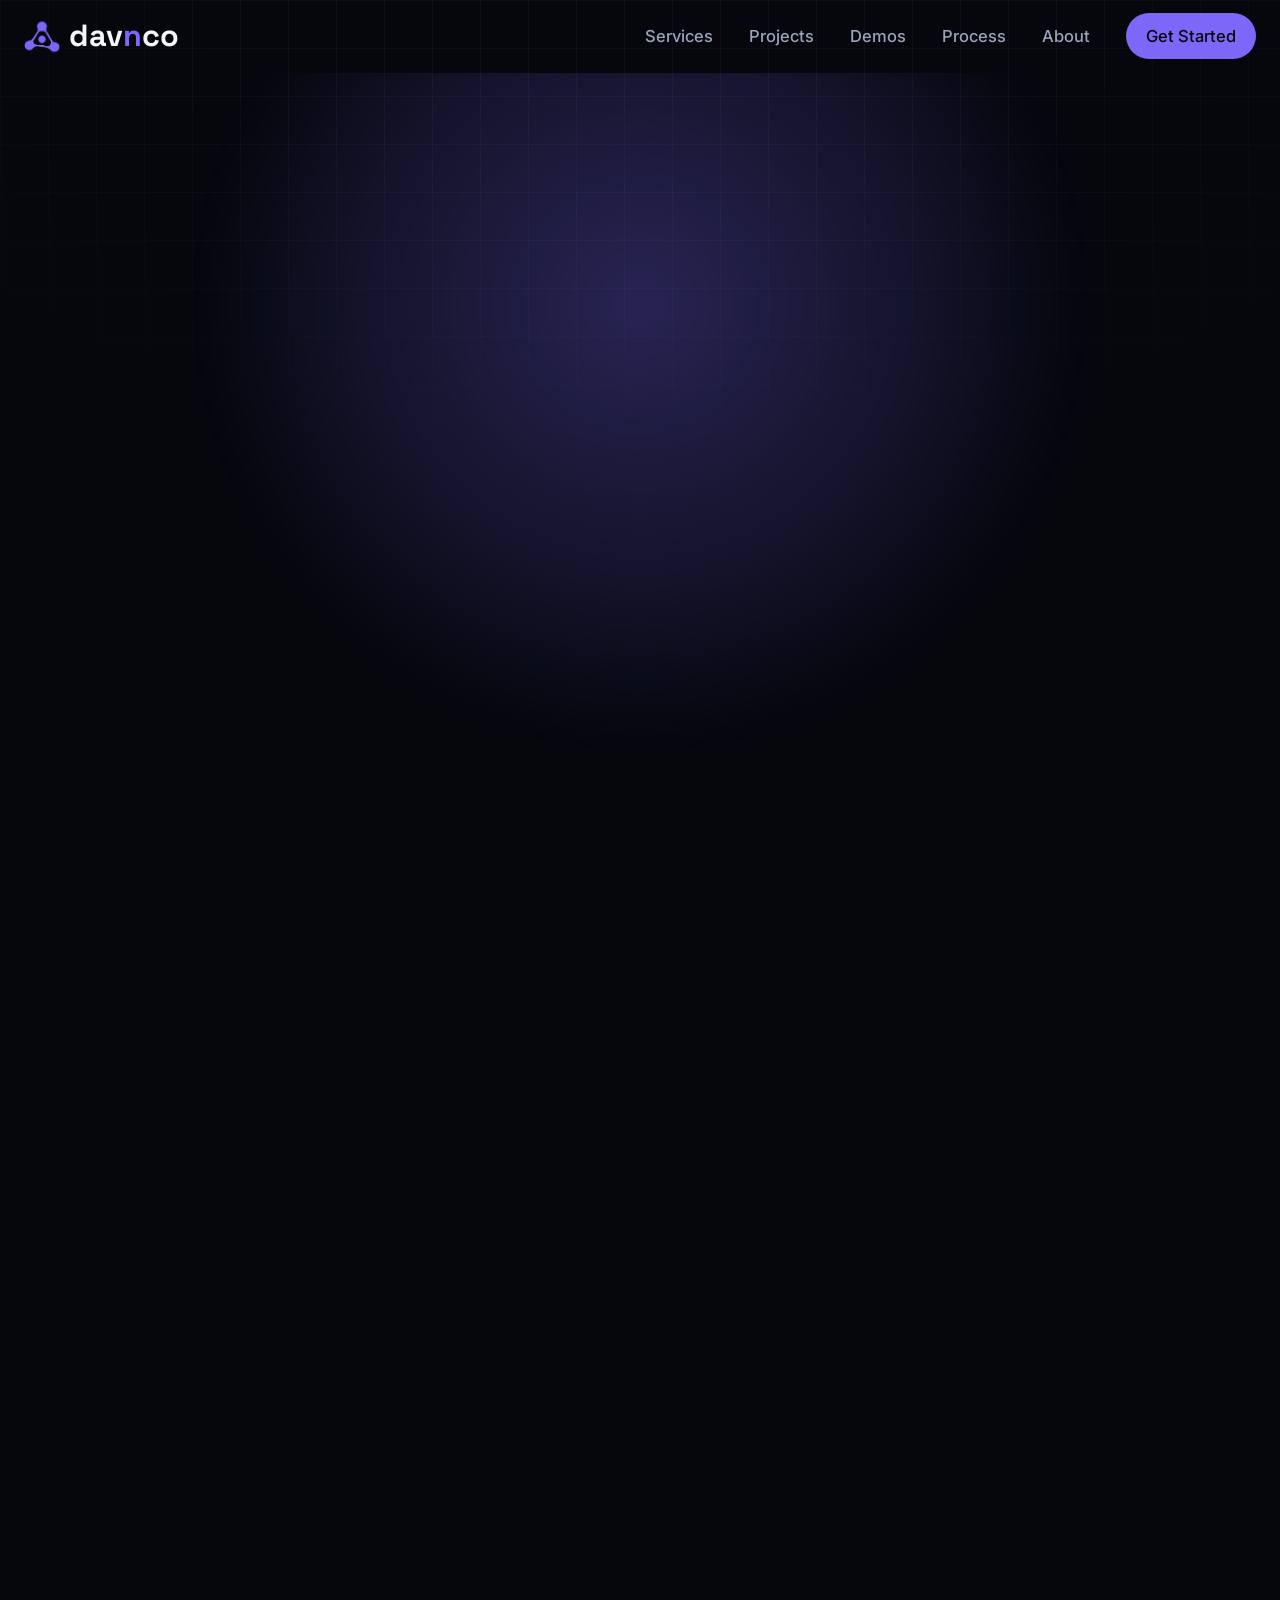
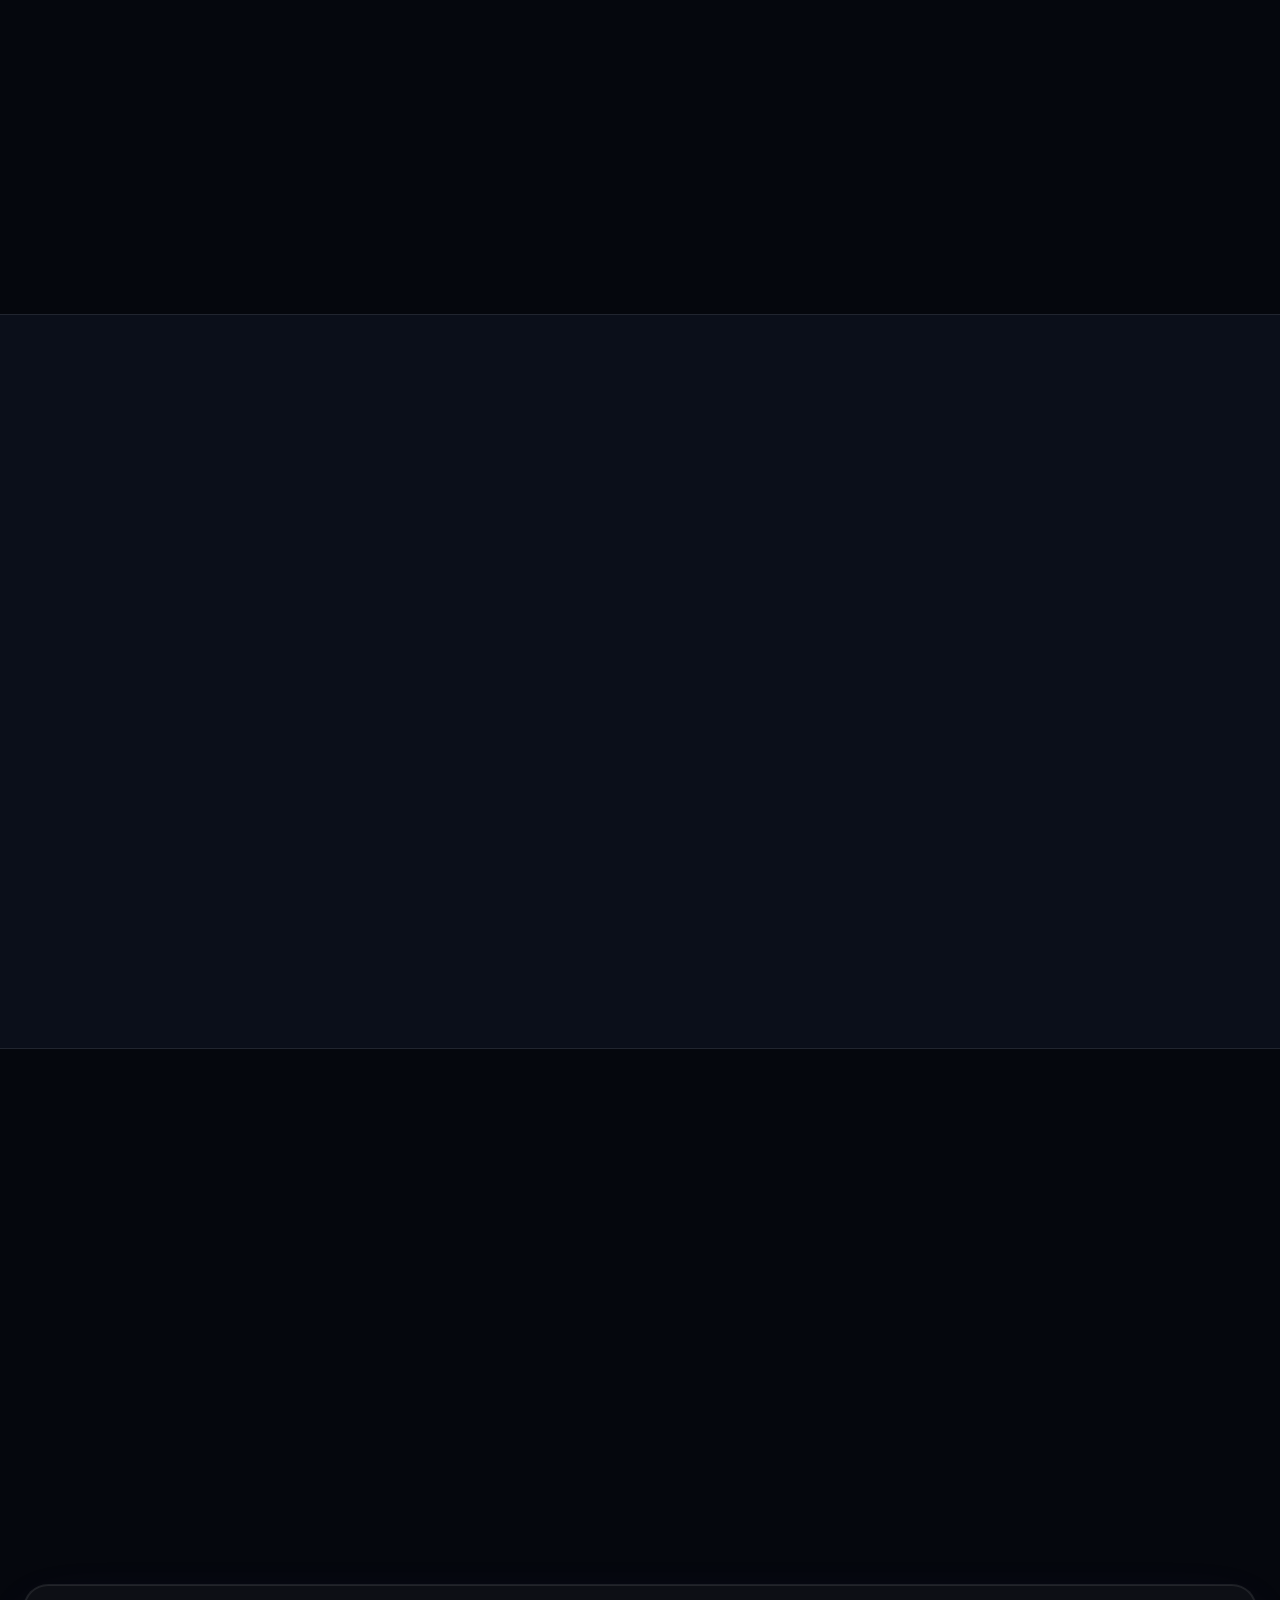
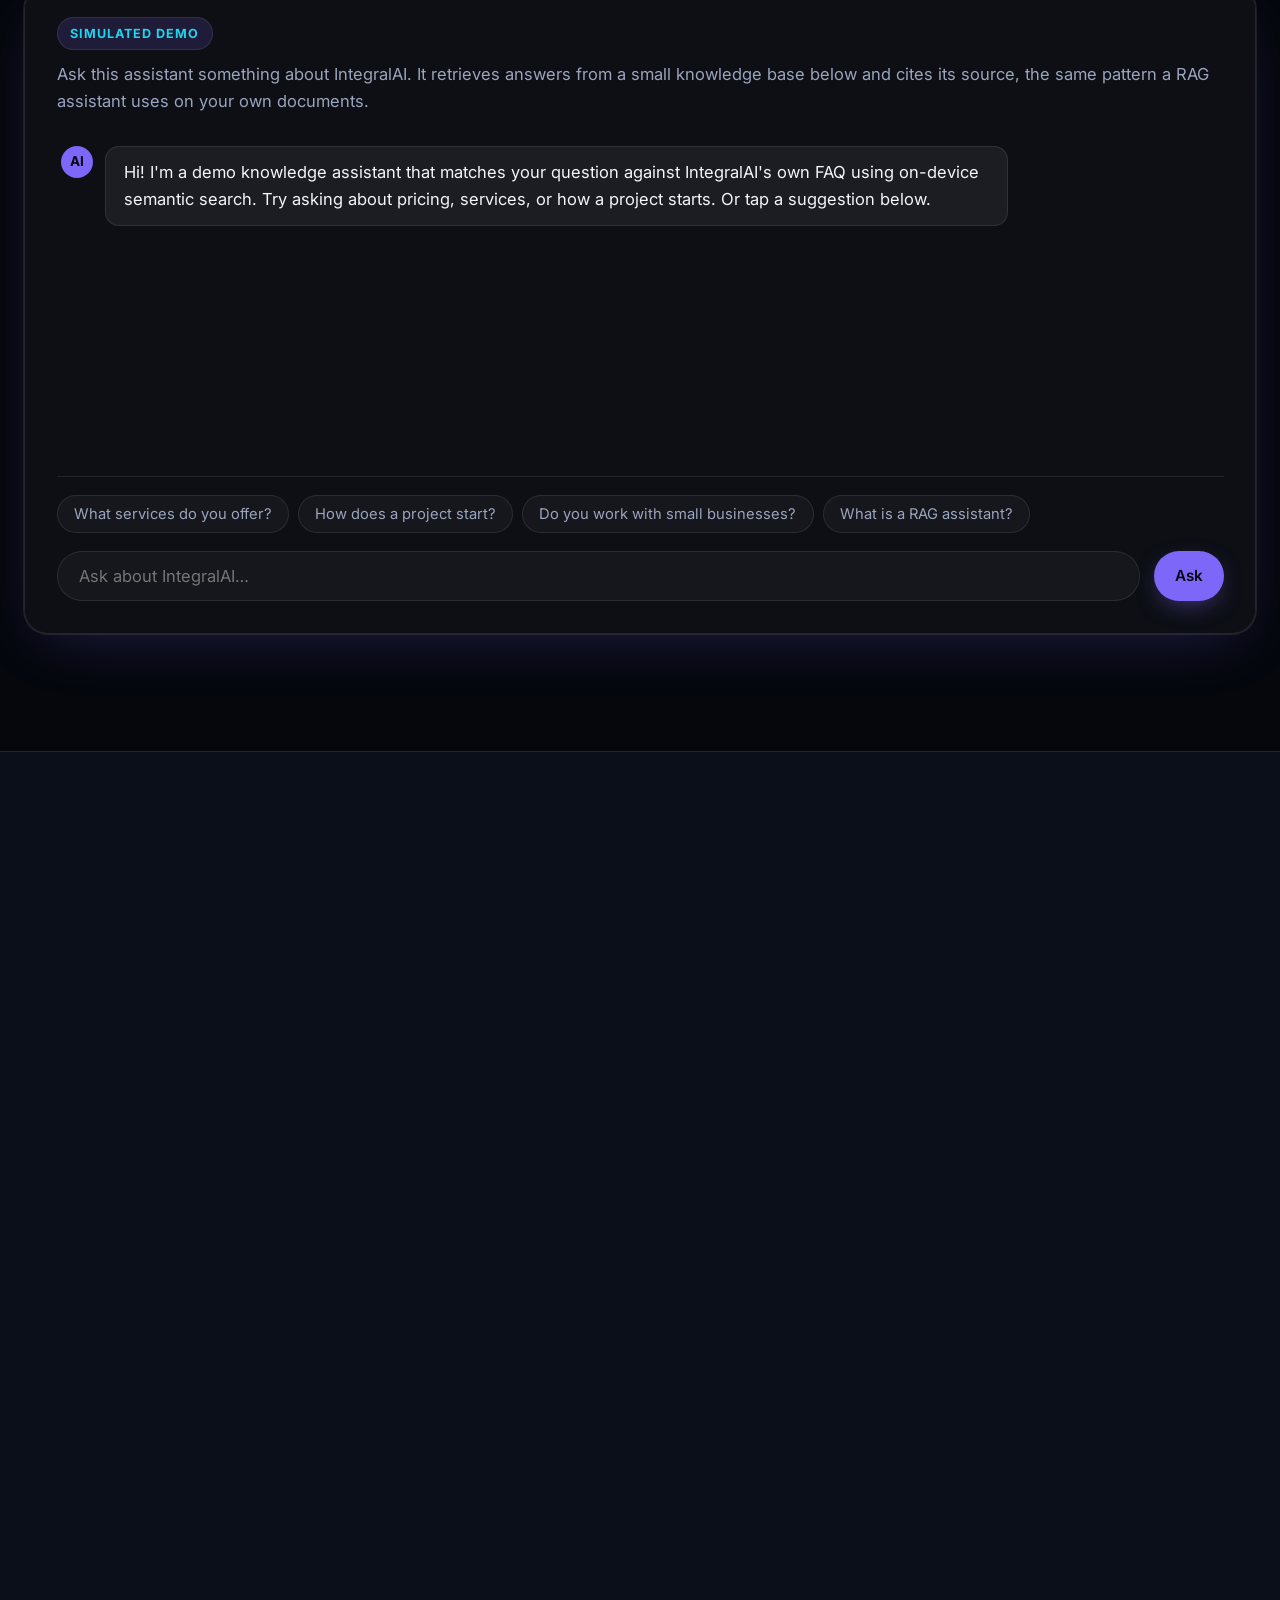
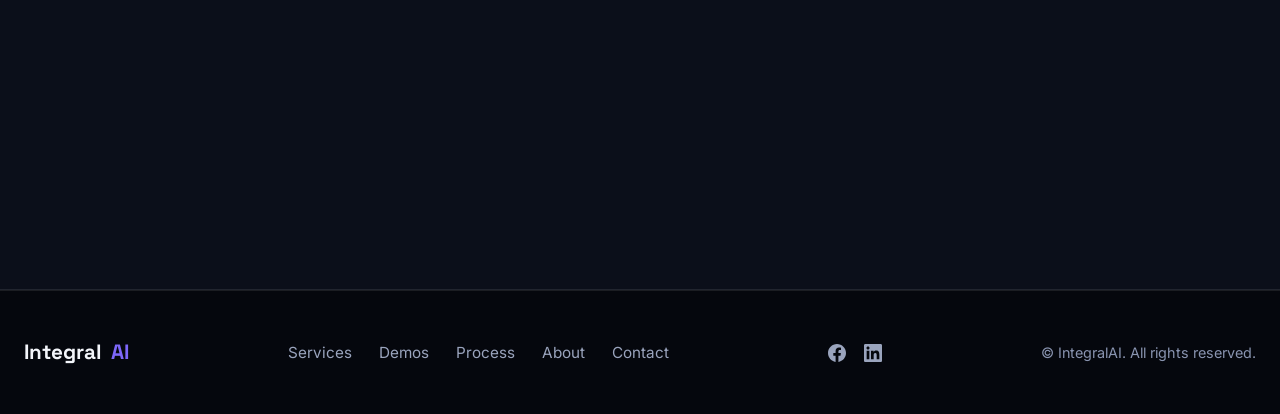
==== index.html @ 7b52121a "Replace favicon/brand icon with lavender triangle, make accent purple solid Swap the SVG favicon and" ====
<!DOCTYPE html>
<html lang="en">

  <head>
    <meta charset="UTF-8">
    <meta name="viewport" content="width=device-width, initial-scale=1.0">
    <title>davnco: Practical AI Integration for Growing Businesses</title>
    <meta name="description"
      content="IntegralAI helps small and medium-sized businesses design and integrate practical AI solutions, including workflow automation, RAG knowledge assistants, AI voice receptionists, document processing, and custom AI applications.">
    <link rel="icon" href="assets/Lavender Molecular Triangle Icon.png" type="image/png">
    <link rel="preconnect" href="https://fonts.googleapis.com">
    <link rel="preconnect" href="https://fonts.gstatic.com" crossorigin>
    <link
      href="https://fonts.googleapis.com/css2?family=Space+Grotesk:wght@500;600;700&family=Inter:wght@400;500;600;700&display=swap"
      rel="stylesheet">
    <link rel="stylesheet" href="css/styles.css?v=783c3a6">
  </head>

  <body>

    <div class="bg-grid" aria-hidden="true"></div>

    <a class="skip-link" href="#main">Skip to content</a>

    <header class="site-header" id="siteHeader">
      <div class="container header-inner">
        <a href="#top" class="brand">
          <span class="brand-mark" aria-hidden="true">
            <img src="assets/Lavender Molecular Triangle Icon.png" width="36" height="36" alt="">
          </span>
          <span class="brand-name">dav<span class="brand-accent">n</span>co</span>
        </a>

        <nav class="main-nav" id="mainNav" aria-label="Primary">
          <a href="#services">Services</a>
          <a href="#projects">Projects</a>
          <a href="#demos">Demos</a>
          <a href="#process">Process</a>
          <a href="#about">About</a>
          <a href="#contact" class="nav-cta">Get Started</a>
        </nav>

        <button class="nav-toggle" id="navToggle" aria-label="Toggle menu" aria-expanded="false"
          aria-controls="mainNav">
          <span></span><span></span><span></span>
        </button>
      </div>
    </header>

    <main id="main">

      <!-- HERO -->
      <section class="hero" id="top">
        <div class="hero-glow" aria-hidden="true"></div>
        <div class="container hero-inner">
          <p class="location-bar reveal">Lake Charles, LA</p>
          <p class="eyebrow reveal">AI &amp; web solutions for small &amp; medium-sized businesses</p>
          <h1 class="reveal">
            We build AI that fits <span class="rotator" id="rotator"><span class="rotator-word">your
                workflows.</span></span>
          </h1>
          <p class="hero-sub reveal">
            No one-size-fits-all products. We take the time to understand how your business workflow actually runs,
            then design and integrate AI systems that boost your bottom line.
          </p>
          <div class="hero-actions reveal">
            <a href="#contact" class="btn btn-primary">Book a free consultation</a>
            <a href="#demos" class="btn btn-ghost">See it in action</a>
          </div>

          <div class="hero-stats reveal">
            <div class="stat">
              <span class="stat-value"><span class="stat-num" data-count="9">0</span></span>
              <span class="stat-label">core AI service lines</span>
            </div>
            <div class="stat">
              <span class="stat-value"><span class="stat-num" data-count="100">0</span><span
                  class="stat-suffix">%</span></span>
              <span class="stat-label">tailored, nothing off-the-shelf</span>
            </div>
          </div>
        </div>
      </section>

      <!-- LOGOS / TRUST STRIP -->
      <section class="trust-strip reveal" aria-label="What we integrate with">
        <div class="container trust-inner">
          <span class="trust-label">Integrates with the tools you already run on</span>
          <div class="trust-marquee">
            <span>CRM Systems</span><span>Help Desks</span><span>Scheduling Software</span><span>Document Stores</span>
            <span>Phone &amp; VoIP</span><span>ERP Platforms</span><span>Internal Databases</span><span>Custom
              Software</span>
          </div>
        </div>
      </section>

      <!-- SERVICES -->
      <section class="section" id="services">
        <div class="container">
          <p class="eyebrow reveal">What we do</p>

          <div class="services-group">
            <h2 class="reveal">Web &amp; AI Website Services</h2>
            <p class="section-lede reveal">A modern website, with AI built in when you're ready for it.</p>
            <p class="section-lede section-lede-wide reveal">Every site we build follows the same disciplined, custom-first
              philosophy we bring to AI integration but built from the ground up around your specific needs, not
              assembled from a template. That means a foundation that's reliable, fully customizable, and ready
              to grow into deeper AI systems as your business needs them.</p>
            <p class="founding-offer-note reveal">Founding Client Offer - limited to our first 5 clients across
              these three services combined.</p>

            <div class="grid services-grid">
              <article class="card reveal">
                <div class="card-icon" aria-hidden="true">
                  <svg viewBox="0 0 24 24" fill="none" stroke="currentColor" stroke-width="1.75"
                    stroke-linecap="round" stroke-linejoin="round">
                    <path d="M21 15a2 2 0 0 1-2 2H7l-4 4V5a2 2 0 0 1 2-2h14a2 2 0 0 1 2 2z" />
                    <path d="M8 10h.01M12 10h.01M16 10h.01" />
                  </svg>
                </div>
                <h3>AI Integration for Websites</h3>
                <p>Add a smart AI assistant to your site, whether new or existing, that answers questions and
                  captures leads around the clock.</p>
                <div class="card-price">
                  <span class="price-main">Setup starting at $1,200</span>
                  <span class="price-sub">$150/mo ongoing management</span>
                </div>
                <div class="founding-offer">$720 setup, $75/mo for the first 5 months
                  (then $150/mo)</div>
              </article>
              <article class="card reveal">
                <div class="card-icon" aria-hidden="true">
                  <svg viewBox="0 0 24 24" fill="none" stroke="currentColor" stroke-width="1.75"
                    stroke-linecap="round" stroke-linejoin="round">
                    <ellipse cx="12" cy="6" rx="8" ry="3" />
                    <path d="M4 6v6c0 1.66 3.58 3 8 3s8-1.34 8-3V6" />
                    <path d="M4 12v6c0 1.66 3.58 3 8 3s8-1.34 8-3v-6" />
                  </svg>
                </div>
                <h3>Dynamic Website Design</h3>
                <p>Dynamic content, forms, and database-backed features. Need a full client portal or custom
                  app? See AI Business Integration.</p>
                <div class="card-price">
                  <span class="price-main">Setup starting at $2,000</span>
                  <span class="price-sub">$75/mo ongoing management</span>
                </div>
                <div class="founding-offer">$1,000 setup</div>
              </article>
              <article class="card reveal">
                <div class="card-icon" aria-hidden="true">
                  <svg viewBox="0 0 24 24" fill="none" stroke="currentColor" stroke-width="1.75"
                    stroke-linecap="round" stroke-linejoin="round">
                    <rect x="3" y="3" width="18" height="18" rx="2" />
                    <line x1="3" y1="9" x2="21" y2="9" />
                    <line x1="9" y1="21" x2="9" y2="9" />
                  </svg>
                </div>
                <h3>Static Website Design</h3>
                <p>A clean, professional site with fixed pages - no backend, no database. Ideal for a straightforward
                  online presence that's fast, reliable, and easy to maintain.</p>
                <div class="card-price">
                  <span class="price-main">Setup starting at $500</span>
                  <span class="price-sub">$30/mo ongoing management</span>
                </div>
                <div class="founding-offer">$300 setup, $15/mo for the first 5 months
                  (then $30/mo)</div>
              </article>
            </div>
          </div>

          <div class="services-group">
            <h2 class="reveal">AI Business Integration</h2>
            <p class="section-lede reveal">Custom AI systems built around how your business already runs.</p>
            <p class="section-lede section-lede-wide reveal">This is where AI moves beyond your website and into
              the systems that actually run your day-to-day scheduling, records, follow-ups, calls with
              customers, etc. Because these systems touch real business data and real interactions, each one
              is tested against real-world scenarios before it ever goes live, and designed to hold up securely and
              reliably as your business grows, not just perform well in a demo.</p>

            <div class="services-note reveal">
              <div class="card-price">
                <span class="price-main">Setup starting at $5,000</span>
                <span class="price-sub">We learn your workflows first, then scope and finalize pricing after
                  discovery, based on your project's complexity and usage.</span>
                <span class="price-sub">$300/mo ongoing management, scaled to system usage.</span>
              </div>
              <p class="founding-offer-note">Case study opportunities are available for select engagements. Ask
                during your discovery call.</p>
            </div>

            <div class="grid services-grid">
              <article class="card reveal">
                <div class="card-icon" aria-hidden="true">
                  <svg viewBox="0 0 24 24" fill="none" stroke="currentColor" stroke-width="1.75"
                    stroke-linecap="round" stroke-linejoin="round">
                    <polyline points="17 1 21 5 17 9" />
                    <path d="M3 11V9a4 4 0 0 1 4-4h14" />
                    <polyline points="7 23 3 19 7 15" />
                    <path d="M21 13v2a4 4 0 0 1-4 4H3" />
                  </svg>
                </div>
                <h3>AI Workflow Automation</h3>
                <p>Automate the repetitive, multi-step tasks eating your team's time, like data entry, routing,
                  follow-ups, and reporting, connected directly to the tools you already use.</p>
              </article>
              <article class="card reveal">
                <div class="card-icon" aria-hidden="true">
                  <svg viewBox="0 0 24 24" fill="none" stroke="currentColor" stroke-width="1.75"
                    stroke-linecap="round" stroke-linejoin="round">
                    <path d="M2 3h6a4 4 0 0 1 4 4v14a3 3 0 0 0-3-3H2z" />
                    <path d="M22 3h-6a4 4 0 0 0-4 4v14a3 3 0 0 1 3-3h7z" />
                  </svg>
                </div>
                <h3>RAG Knowledge Assistants</h3>
                <p>Give your team and customers instant, accurate answers pulled straight from your own documents,
                  policies, and knowledge base, not a generic chatbot.</p>
              </article>
              <article class="card reveal">
                <div class="card-icon" aria-hidden="true">
                  <svg viewBox="0 0 24 24" fill="none" stroke="currentColor" stroke-width="1.75"
                    stroke-linecap="round" stroke-linejoin="round">
                    <path
                      d="M22 16.92v3a2 2 0 0 1-2.18 2 19.79 19.79 0 0 1-8.63-3.07 19.5 19.5 0 0 1-6-6 19.79 19.79 0 0 1-3.07-8.67A2 2 0 0 1 4.11 2h3a2 2 0 0 1 2 1.72c.13.96.36 1.9.7 2.81a2 2 0 0 1-.45 2.11L8.09 9.91a16 16 0 0 0 6 6l1.27-1.27a2 2 0 0 1 2.11-.45c.91.34 1.85.57 2.81.7A2 2 0 0 1 22 16.92z" />
                  </svg>
                </div>
                <h3>AI Customer Service &amp; Voice Receptionists</h3>
                <p>Handle calls, FAQs, and routine requests automatically around the clock, while routing anything
                  that needs a human straight to your team.</p>
              </article>
              <article class="card reveal">
                <div class="card-icon" aria-hidden="true">
                  <svg viewBox="0 0 24 24" fill="none" stroke="currentColor" stroke-width="1.75"
                    stroke-linecap="round" stroke-linejoin="round">
                    <path d="M14 2H6a2 2 0 0 0-2 2v16a2 2 0 0 0 2 2h12a2 2 0 0 0 2-2V8z" />
                    <polyline points="14 2 14 8 20 8" />
                    <line x1="16" y1="13" x2="8" y2="13" />
                    <line x1="16" y1="17" x2="8" y2="17" />
                  </svg>
                </div>
                <h3>Intelligent Document Processing</h3>
                <p>Extract, classify, and route information from invoices, forms, and contracts automatically,
                  cutting manual review down to the exceptions that need it.</p>
              </article>
              <article class="card reveal">
                <div class="card-icon" aria-hidden="true">
                  <svg viewBox="0 0 24 24" fill="none" stroke="currentColor" stroke-width="1.75"
                    stroke-linecap="round" stroke-linejoin="round">
                    <line x1="4" y1="21" x2="4" y2="14" />
                    <line x1="4" y1="10" x2="4" y2="3" />
                    <line x1="12" y1="21" x2="12" y2="12" />
                    <line x1="12" y1="8" x2="12" y2="3" />
                    <line x1="20" y1="21" x2="20" y2="16" />
                    <line x1="20" y1="12" x2="20" y2="3" />
                    <line x1="1" y1="14" x2="7" y2="14" />
                    <line x1="9" y1="8" x2="15" y2="8" />
                    <line x1="17" y1="16" x2="23" y2="16" />
                  </svg>
                </div>
                <h3>Custom AI Applications</h3>
                <p>Purpose-built tools for problems generic software doesn't solve, designed around your exact
                  workflow, not the other way around.</p>
              </article>
              <article class="card reveal">
                <div class="card-icon" aria-hidden="true">
                  <svg viewBox="0 0 24 24" fill="none" stroke="currentColor" stroke-width="1.75"
                    stroke-linecap="round" stroke-linejoin="round">
                    <path d="M10 13a5 5 0 0 0 7.54.54l3-3a5 5 0 0 0-7.07-7.07l-1.72 1.71" />
                    <path d="M14 11a5 5 0 0 0-7.54-.54l-3 3a5 5 0 0 0 7.07 7.07l1.71-1.71" />
                  </svg>
                </div>
                <h3>Business System Integrations</h3>
                <p>Connect AI seamlessly to your existing CRM, scheduling, accounting, or internal tools so it fits
                  into how your business already runs.</p>
              </article>
            </div>
          </div>
        </div>
      </section>

      <!-- CLIENT PROJECTS -->
      <section class="section section-alt" id="projects">
        <div class="container">
          <p class="eyebrow reveal">Our work</p>
          <h2 class="reveal">Client Projects</h2>
          <p class="section-lede reveal">A look at the work in progress and the work already done.</p>

          <div class="grid projects-grid">
            <div class="card project-card reveal">
              <div class="card-icon" aria-hidden="true">
                <svg viewBox="0 0 24 24" fill="none" stroke="currentColor" stroke-width="1.75"
                  stroke-linecap="round" stroke-linejoin="round">
                  <path d="M12 22s8-4 8-10V5l-8-3-8 3v7c0 6 8 10 8 10z" />
                </svg>
              </div>
              <div class="project-card-body">
                <span class="status-badge status-completed">Completed</span>
                <h3>Security Audit: Confidential Client</h3>
                <p>Completed a security audit for a client's website and hosting platform.</p>
                <span class="project-tag">Security Audit</span>
              </div>
            </div>
            <a href="https://byrdman-dev.github.io/page-real-estate-website/" target="_blank" rel="noopener"
              class="card project-card reveal">
              <div class="card-icon" aria-hidden="true">
                <svg viewBox="0 0 24 24" fill="none" stroke="currentColor" stroke-width="1.75"
                  stroke-linecap="round" stroke-linejoin="round">
                  <path d="M3 9l9-7 9 7v11a2 2 0 0 1-2 2H5a2 2 0 0 1-2-2z" />
                  <polyline points="9 22 9 12 15 12 15 22" />
                </svg>
              </div>
              <div class="project-card-body">
                <span class="status-badge status-progress">In Progress</span>
                <h3>Website &amp; AI Integration: Page Real Estate</h3>
                <p>Full website redesign completed. Currently integrating an AI chatbot for lead capture and customer
                  inquiries.</p>
                <span class="project-tag">AI Website Integration</span>
              </div>
              <span class="project-card-arrow" aria-hidden="true">→</span>
            </a>
          </div>
        </div>
      </section>

      <!-- DEMOS -->
      <section class="section" id="demos">
        <div class="container">
          <p class="eyebrow reveal">See it in action</p>
          <h2 class="reveal">Two demos you can actually try</h2>
          <p class="section-lede reveal">
            Runs entirely in your browser — no account, no API keys, nothing sent anywhere. A preview of the
            underlying technology, not a connected system; a real engagement links it to your actual knowledge base
            and phone system.
          </p>

          <div class="demo-tabs reveal" role="tablist" aria-label="Demo selector">
            <button class="demo-tab active" role="tab" aria-selected="true" aria-controls="demo-rag" id="tab-rag"
              data-target="demo-rag">
              <svg viewBox="0 0 24 24" fill="none" stroke="currentColor" stroke-width="1.75" stroke-linecap="round"
                stroke-linejoin="round" aria-hidden="true">
                <path d="M2 3h6a4 4 0 0 1 4 4v14a3 3 0 0 0-3-3H2z" />
                <path d="M22 3h-6a4 4 0 0 0-4 4v14a3 3 0 0 1 3-3h7z" />
              </svg>
              RAG Knowledge Assistant
            </button>
            <button class="demo-tab" role="tab" aria-selected="false" aria-controls="demo-receptionist"
              id="tab-receptionist" data-target="demo-receptionist">
              <svg viewBox="0 0 24 24" fill="none" stroke="currentColor" stroke-width="1.75" stroke-linecap="round"
                stroke-linejoin="round" aria-hidden="true">
                <path
                  d="M22 16.92v3a2 2 0 0 1-2.18 2 19.79 19.79 0 0 1-8.63-3.07 19.5 19.5 0 0 1-6-6 19.79 19.79 0 0 1-3.07-8.67A2 2 0 0 1 4.11 2h3a2 2 0 0 1 2 1.72c.13.96.36 1.9.7 2.81a2 2 0 0 1-.45 2.11L8.09 9.91a16 16 0 0 0 6 6l1.27-1.27a2 2 0 0 1 2.11-.45c.91.34 1.85.57 2.81.7A2 2 0 0 1 22 16.92z" />
              </svg>
              AI Voice Receptionist
            </button>
          </div>

          <!-- RAG DEMO -->
          <div class="demo-panel active" id="demo-rag" role="tabpanel" aria-labelledby="tab-rag">
            <div class="demo-card">
              <div class="demo-card-header">
                <span class="demo-badge">Simulated demo</span>
                <p>Ask this assistant something about IntegralAI. It retrieves answers from a small knowledge base below
                  and cites its source, the same pattern a RAG assistant uses on your own documents.</p>
              </div>

              <div class="chat-window" id="ragChat" aria-live="polite">
                <div class="chat-msg bot">
                  <div class="chat-avatar">AI</div>
                  <div class="chat-bubble">
                    Hi! I'm a demo knowledge assistant that matches your question against IntegralAI's own FAQ using
                    on-device semantic search. Try asking about pricing, services, or how a project starts. Or tap a
                    suggestion below.
                  </div>
                </div>
              </div>

              <div class="chat-suggestions" id="ragSuggestions">
                <button class="chip" data-q="What services do you offer?">What services do you offer?</button>
                <button class="chip" data-q="How does a project start?">How does a project start?</button>
                <button class="chip" data-q="Do you work with small businesses?">Do you work with small
                  businesses?</button>
                <button class="chip" data-q="What is a RAG assistant?">What is a RAG assistant?</button>
              </div>

              <form class="chat-input-row" id="ragForm">
                <label class="sr-only" for="ragInput">Ask a question</label>
                <input type="text" id="ragInput" placeholder="Ask about IntegralAI…" autocomplete="off">
                <button type="submit" class="btn btn-primary btn-sm">Ask</button>
              </form>
            </div>
          </div>

          <!-- RECEPTIONIST DEMO -->
          <div class="demo-panel" id="demo-receptionist" role="tabpanel" aria-labelledby="tab-receptionist">
            <div class="demo-card">
              <div class="demo-card-header">
                <span class="demo-badge">Simulated demo</span>
                <p>This simulates an AI receptionist answering a call and booking a consultation. Matching what you
                  say runs entirely in your browser. It speaks each line aloud using your browser's text-to-speech,
                  which may use an online voice for more natural speech when your browser offers one. You can toggle
                  audio off any time.</p>
              </div>

              <div class="call-ui">
                <div class="call-status" id="callStatus">
                  <span class="call-dot" id="callDot"></span>
                  <span id="callStatusText">Not connected</span>
                </div>
                <button class="btn btn-toggle" id="speechToggle" type="button" aria-pressed="true">
                  <svg viewBox="0 0 24 24" fill="none" stroke="currentColor" stroke-width="1.75" stroke-linecap="round"
                    stroke-linejoin="round" aria-hidden="true">
                    <polygon points="11 5 6 9 2 9 2 15 6 15 11 19 11 5" />
                    <path d="M19.07 4.93a10 10 0 0 1 0 14.14M15.54 8.46a5 5 0 0 1 0 7.07" />
                  </svg>
                  Voice on
                </button>
              </div>

              <div class="chat-window" id="receptionistChat" aria-live="polite">
                <div class="chat-msg bot placeholder-msg">
                  <div class="chat-avatar">
                    <svg viewBox="0 0 24 24" fill="none" stroke="currentColor" stroke-width="1.75"
                      stroke-linecap="round" stroke-linejoin="round" aria-hidden="true">
                      <path
                        d="M22 16.92v3a2 2 0 0 1-2.18 2 19.79 19.79 0 0 1-8.63-3.07 19.5 19.5 0 0 1-6-6 19.79 19.79 0 0 1-3.07-8.67A2 2 0 0 1 4.11 2h3a2 2 0 0 1 2 1.72c.13.96.36 1.9.7 2.81a2 2 0 0 1-.45 2.11L8.09 9.91a16 16 0 0 0 6 6l1.27-1.27a2 2 0 0 1 2.11-.45c.91.34 1.85.57 2.81.7A2 2 0 0 1 22 16.92z" />
                    </svg>
                  </div>
                  <div class="chat-bubble">Press "Start Call" to begin the simulated call.</div>
                </div>
              </div>

              <div class="chat-suggestions" id="receptionistOptions"></div>

              <div class="call-controls">
                <button class="btn btn-primary btn-sm" id="startCallBtn" type="button">Start Call</button>
                <button class="btn btn-ghost btn-sm" id="endCallBtn" type="button" disabled>End Call</button>
              </div>
            </div>
          </div>
        </div>
      </section>

      <!-- PROCESS -->
      <section class="section section-alt" id="process">
        <div class="container">
          <p class="eyebrow reveal">How we work</p>
          <h2 class="reveal">From first conversation to ongoing support</h2>

          <div class="process-grid">
            <div class="process-step reveal">
              <span class="process-num">01</span>
              <h3>Strategy &amp; Discovery</h3>
              <p>We learn your workflows, tools, and bottlenecks before proposing a single line of code.</p>
            </div>
            <div class="process-step reveal">
              <span class="process-num">02</span>
              <h3>Solution Design</h3>
              <p>A tailored plan for exactly what to automate, integrate, or build, and why.</p>
            </div>
            <div class="process-step reveal">
              <span class="process-num">03</span>
              <h3>Development</h3>
              <p>We build the system against your real data and software, not a generic template.</p>
            </div>
            <div class="process-step reveal">
              <span class="process-num">04</span>
              <h3>Testing</h3>
              <p>We verify the system against real scenarios and edge cases before it ever touches your workflow.</p>
            </div>
            <div class="process-step reveal">
              <span class="process-num">05</span>
              <h3>Deployment &amp; Training</h3>
              <p>We roll it out carefully and make sure your team is confident using it day one.</p>
            </div>
            <div class="process-step reveal">
              <span class="process-num">06</span>
              <h3>Ongoing Support</h3>
              <p>AI systems need upkeep. We monitor, refine, and support the solution after launch.</p>
            </div>
          </div>
        </div>
      </section>

      <!-- ABOUT -->
      <section class="section" id="about">
        <div class="container">
          <div class="about-grid">
            <div class="reveal">
              <p class="eyebrow">About Integral AI</p>
              <h2>AI that integrates instead of another tool to manage</h2>
              <p class="section-lede">
                IntegralAI helps small and medium-sized businesses build modern websites and identify, design, and
                integrate practical AI solutions that improve efficiency, reduce repetitive work, and streamline
                everyday operations.
              </p>
              <p>
                Rather than offering one-size-fits-all AI products, we take the time to understand each client's
                unique workflows and challenges, then develop tailored AI systems that integrate seamlessly with
                their existing software and business processes. From strategy and solution design to development,
                deployment, training, and ongoing support, our goal is to deliver thoughtful, reliable AI solutions
                that solve real business problems and create measurable value.
              </p>
            </div>
            <div class="about-values reveal">
              <div class="value-item">
                <h4>Tailored, not templated</h4>
                <p>Every engagement starts with your actual workflows, not a pre-built package.</p>
              </div>
              <div class="value-item">
                <h4>Fits what you already use</h4>
                <p>We integrate with your existing systems instead of asking you to replace them.</p>
              </div>
              <div class="value-item">
                <h4>Support that continues</h4>
                <p>Deployment isn't the finish line. We stay involved as your needs evolve.</p>
              </div>
            </div>
          </div>

          <div class="founders-block reveal">
            <p class="eyebrow">Meet the Founders</p>
            <div class="founders-grid">
              <div class="founder-card">
                <h4>Davis Byrd</h4>
                <p class="founder-title">CTO</p>
                <a href="https://byrdman-dev.github.io/portfolio/" class="founder-link" target="_blank"
                  rel="noopener">View portfolio →</a>
              </div>
              <div class="founder-card">
                <h4>Collin Harris</h4>
                <p class="founder-title">CFO</p>
                <a href="https://byrdman-dev.github.io/collin-harris-portfolio/" class="founder-link" target="_blank"
                  rel="noopener">View portfolio →</a>
              </div>
            </div>
          </div>
        </div>
      </section>

      <!-- CONTACT -->
      <section class="section section-alt" id="contact">
        <div class="container contact-grid">
          <div class="reveal">
            <p class="eyebrow">Get in touch</p>
            <h2>Tell us about your business</h2>
            <p class="section-lede">
              Describe what's slowing your team down and we'll follow up with a discovery call to discuss practical ideas along
              with recommended proposals and next steps.
            </p>
            <p>
              Depending on your project's complexity and your availability, this typically starts with an initial call to understand your goals,
              followed by a more in-depth consultation, in person or by video, to work through the details.
              We'll shape this process around what makes sense for your situation.
            </p>
          </div>

          <form class="contact-form reveal" id="contactForm" action="https://api.web3forms.com/submit" method="POST">
            <input type="hidden" name="access_key" value="4db294cb-bc07-4d05-ae5f-45c70b4644ea">
            <div class="form-row">
              <label for="name">Name</label>
              <input type="text" id="name" name="name" required autocomplete="name">
            </div>
            <div class="form-row">
              <label for="email">Email</label>
              <input type="email" id="email" name="email" required autocomplete="email">
            </div>
            <div class="form-row">
              <label for="company">Business name</label>
              <input type="text" id="company" name="company" autocomplete="organization">
            </div>
            <div class="form-row">
              <label for="message">What can we help with?</label>
              <textarea id="message" name="message" rows="5" required></textarea>
            </div>
            <input type="checkbox" name="botcheck" style="display:none;" tabindex="-1" autocomplete="off">
            <input type="hidden" name="subject" value="New inquiry from IntegralAI website">

            <button type="submit" class="btn btn-primary btn-block" id="contactSubmit">Send message</button>
            <p class="form-status" id="formStatus" role="status" aria-live="polite"></p>
          </form>
        </div>
      </section>

    </main>

    <footer class="site-footer">
      <div class="container footer-inner">
        <a href="#top" class="brand">Integral<span class="brand-accent">AI</span></a>
        <nav class="footer-nav" aria-label="Footer">
          <a href="#services">Services</a>
          <a href="#demos">Demos</a>
          <a href="#process">Process</a>
          <a href="#about">About</a>
          <a href="#contact">Contact</a>
        </nav>
        <div class="footer-social" aria-label="Social links">
          <a href="https://www.facebook.com/share/1CwzxRPYEG/?mibextid=wwXIfr" target="_blank" rel="noopener"
            aria-label="IntegralAI on Facebook">
            <svg viewBox="0 0 24 24" width="18" height="18" fill="currentColor" aria-hidden="true">
              <path
                d="M24 12.073c0-6.627-5.373-12-12-12s-12 5.373-12 12c0 5.99 4.388 10.954 10.125 11.854v-8.385H7.078v-3.47h3.047V9.43c0-3.007 1.792-4.669 4.533-4.669 1.312 0 2.686.235 2.686.235v2.953H15.83c-1.491 0-1.956.925-1.956 1.874v2.25h3.328l-.532 3.47h-2.796v8.385C19.612 23.027 24 18.062 24 12.073z" />
            </svg>
          </a>
          <a href="https://www.linkedin.com/company/getintegralai/" target="_blank" rel="noopener"
            aria-label="IntegralAI on LinkedIn">
            <svg viewBox="0 0 24 24" width="18" height="18" fill="currentColor" aria-hidden="true">
              <path
                d="M20.447 20.452h-3.554v-5.569c0-1.328-.027-3.037-1.852-3.037-1.853 0-2.136 1.445-2.136 2.939v5.667H9.351V9h3.414v1.561h.046c.477-.9 1.637-1.85 3.37-1.85 3.601 0 4.267 2.37 4.267 5.455v6.286zM5.337 7.433c-1.144 0-2.063-.926-2.063-2.065 0-1.138.92-2.063 2.063-2.063 1.14 0 2.064.925 2.064 2.063 0 1.139-.925 2.065-2.064 2.065zm1.782 13.019H3.555V9h3.564v11.452zM22.225 0H1.771C.792 0 0 .774 0 1.729v20.542C0 23.227.792 24 1.771 24h20.451C23.2 24 24 23.227 24 22.271V1.729C24 .774 23.2 0 22.222 0h.003z" />
            </svg>
          </a>
        </div>
        <p class="footer-copy">© <span id="year"></span> IntegralAI. All rights reserved.</p>
      </div>
    </footer>

    <button class="back-to-top" id="backToTop" aria-label="Back to top">↑</button>

    <script src="js/rag-match.js"></script>
    <script src="js/embedder.js"></script>
    <script src="js/demos.js"></script>
    <script src="js/main.js"></script>
  </body>

</html>
---- css/styles.css ----
/* ===================== Design tokens ===================== */
:root{
  --bg: #05070d;
  --bg-elevated: #0b0f1a;
  --surface-panel: #141a2b;
  --surface: rgba(255,255,255,0.035);
  --surface-strong: rgba(255,255,255,0.06);
  --border: rgba(255,255,255,0.09);
  --border-strong: rgba(255,255,255,0.16);

  --text-primary: #f3f5fa;
  --text-secondary: #9aa4bd;
  --text-tertiary: #8994b0;

  --violet: #7d67f9;
  --violet-soft: #9996fd;
  --cyan: #22d3ee;
  --gradient: #7d67f9;
  --gradient-soft: rgba(125,103,249,0.16);

  --success: #34d399;
  --danger: #f87171;

  --font-head: 'Space Grotesk', 'Inter', system-ui, sans-serif;
  --font-body: 'Inter', system-ui, -apple-system, sans-serif;

  --radius-sm: 10px;
  --radius-md: 16px;
  --radius-lg: 24px;

  --shadow-glow: 0 0 0 1px var(--border), 0 20px 60px -20px rgba(125,103,249,0.25);
  --ease: cubic-bezier(.22,1,.36,1);
}

*, *::before, *::after{ box-sizing: border-box; }
html{ scroll-behavior: smooth; font-size: 112.5%; }
body{
  margin:0;
  background: var(--bg);
  color: var(--text-primary);
  font-family: var(--font-body);
  line-height: 1.6;
  -webkit-font-smoothing: antialiased;
}
h1,h2,h3,h4{
  font-family: var(--font-head);
  line-height: 1.15;
  margin: 0 0 .5em;
  letter-spacing: -0.02em;
}
h1{ font-size: clamp(2.4rem, 5.5vw, 4.2rem); font-weight: 700; }
h2{ font-size: clamp(1.9rem, 3.6vw, 2.7rem); font-weight: 700; }
h3{ font-size: 1.2rem; font-weight: 600; }
p{ margin: 0 0 1em; color: var(--text-secondary); }
a{ color: inherit; text-decoration: none; }
img,svg{ display:block; max-width:100%; }
button{ font-family: inherit; cursor: pointer; }

.container{ width: 100%; max-width: 1400px; margin: 0 auto; padding: 0 24px; }
.sr-only{
  position:absolute; width:1px; height:1px; padding:0; margin:-1px;
  overflow:hidden; clip:rect(0,0,0,0); white-space:nowrap; border:0;
}
.skip-link{
  position:absolute; left:-999px; top:0; background:var(--violet); color:#fff;
  padding:10px 16px; border-radius: 0 0 8px 0; z-index: 1000;
}
.skip-link:focus{ left:0; }

/* Background grid texture */
.bg-grid{
  position: fixed; inset:0; z-index:-2; pointer-events:none;
  background-image:
    linear-gradient(rgba(255,255,255,0.035) 1px, transparent 1px),
    linear-gradient(90deg, rgba(255,255,255,0.035) 1px, transparent 1px);
  background-size: 48px 48px;
  mask-image: radial-gradient(ellipse 80% 60% at 50% 0%, #000 40%, transparent 90%);
}

/* ===================== Header ===================== */
.site-header{
  position: sticky; top:0; z-index: 100;
  border-bottom: 1px solid transparent;
  transition: background-color .3s var(--ease), border-color .3s var(--ease), backdrop-filter .3s;
}
.site-header.scrolled{
  background: rgba(5,7,13,0.72);
  backdrop-filter: blur(14px) saturate(140%);
  -webkit-backdrop-filter: blur(14px) saturate(140%);
  border-bottom-color: var(--border);
}
.header-inner{ display:flex; align-items:center; justify-content:space-between; height:72px; }
.header-inner .brand{ font-size:1.7rem; }
.brand{ display:flex; align-items:center; gap:.5rem; font-family: var(--font-head); font-weight:700; font-size:1.15rem; }
.brand-accent{
  background: var(--gradient); -webkit-background-clip:text; background-clip:text; color:transparent;
}
.main-nav{ display:flex; align-items:center; gap:2rem; }
.main-nav a{ font-size:.92rem; font-weight:500; color: var(--text-secondary); transition:color .2s; position:relative; }
.main-nav a:not(.nav-cta):hover{ color: var(--text-primary); }
.main-nav a:not(.nav-cta)::after{
  content:''; position:absolute; left:0; right:0; bottom:-6px; height:2px; background:var(--gradient);
  transform: scaleX(0); transform-origin: left; transition: transform .25s var(--ease);
}
.main-nav a:not(.nav-cta):hover::after{ transform: scaleX(1); }
.nav-cta{
  background: var(--gradient); color:#05070d !important; padding:.55rem 1.1rem; border-radius: 999px;
  font-weight:600; transition: filter .2s, transform .2s;
}
.nav-cta:hover{ filter: brightness(1.1); transform: translateY(-1px); }

.nav-toggle{
  display:none; flex-direction:column; justify-content:center; gap:5px; width:36px; height:36px;
  background:none; border:none; padding:0;
}
.nav-toggle span{ display:block; height:2px; background: var(--text-primary); border-radius:2px; transition: transform .3s var(--ease), opacity .3s; }

/* ===================== Buttons ===================== */
.btn{
  display:inline-flex; align-items:center; justify-content:center; gap:.5rem;
  padding: .85rem 1.6rem; border-radius: 999px; font-weight:600; font-size:.95rem;
  border: 1px solid transparent; transition: transform .2s var(--ease), filter .2s, background .2s, border-color .2s;
  white-space: nowrap;
}
.btn-primary{ background: var(--gradient); color:#05070d; box-shadow: 0 8px 24px -8px rgba(125,103,249,0.55); }
.btn-primary:hover{ transform: translateY(-2px); filter: brightness(1.08); }
.btn-ghost{ background: transparent; color: var(--text-primary); border-color: var(--border-strong); }
.btn-ghost:hover{ background: var(--surface); border-color: var(--violet-soft); }
.btn-sm{ padding: .6rem 1.1rem; font-size: .85rem; }
.btn-block{ width:100%; }
.btn:disabled{ opacity:.4; cursor:not-allowed; transform:none !important; }
.btn-toggle{
  background: var(--surface); border:1px solid var(--border); color: var(--text-primary);
  padding:.5rem 1rem; border-radius:999px; font-size:.85rem; font-weight:600;
}
.btn-toggle svg{ width:16px; height:16px; }
.btn-toggle[aria-pressed="false"]{ opacity:.55; }

/* ===================== Hero ===================== */
.hero{ position:relative; padding: 8.5rem 0 5rem; overflow:hidden; }
.hero-glow{
  position:absolute; top:-220px; left:50%; width:900px; height:900px; transform:translateX(-50%);
  background: radial-gradient(circle, rgba(125,103,249,0.30) 0%, rgba(125,103,249,0.12) 45%, transparent 70%);
  filter: blur(10px); z-index:-1; animation: drift 14s ease-in-out infinite alternate;
}
@keyframes drift{
  0%{ transform: translateX(-54%) translateY(0) scale(1); }
  100%{ transform: translateX(-46%) translateY(30px) scale(1.06); }
}
.hero-inner{ text-align:center; max-width: 860px; }
.location-bar{
  display:block; font-size:1.2rem; font-weight:500; letter-spacing:.03em;
  color: var(--text-secondary); margin-top:-4.5rem; margin-bottom:2.5rem;
}
.eyebrow{
  display:inline-block; text-transform:uppercase; letter-spacing:.14em; font-size:1.05rem; font-weight:700;
  color: var(--cyan); margin-bottom:1rem;
}
.hero h1{ margin-inline:auto; }
.rotator{
  display:flex; align-items:center; justify-content:center; min-height: 2.3em;
  background: var(--gradient); -webkit-background-clip:text; background-clip:text; color:transparent;
  will-change: opacity; -webkit-transform: translateZ(0); transform: translateZ(0);
}
.hero-sub{ font-size:1.15rem; max-width:640px; margin: 0 auto 2rem; }
.hero-actions{ display:flex; gap:1rem; justify-content:center; flex-wrap:wrap; margin-bottom:3.5rem; }

.hero-stats{ display:flex; justify-content:center; gap: clamp(1.5rem,4vw,3.5rem); flex-wrap:wrap; }
.stat{ display:flex; flex-direction:column; align-items:center; text-align:center; max-width:220px; }
.stat-value{ display:inline-flex; align-items:baseline; }
.stat-num{ font-family: var(--font-head); font-size:2.1rem; font-weight:700; color:var(--text-primary); }
.stat-suffix{ font-family: var(--font-head); font-size:2.1rem; font-weight:700; color:var(--text-primary); margin-left:2px; }
.stat-label{ font-size:.8rem; color: var(--text-tertiary); margin-top:.25rem; }

/* Trust strip */
.trust-strip{ padding: 2rem 0; border-top:1px solid var(--border); border-bottom:1px solid var(--border); overflow:hidden; }
.trust-inner{ display:flex; flex-direction:column; gap:1rem; align-items:center; }
.trust-label{ font-size:.78rem; text-transform:uppercase; letter-spacing:.1em; color: var(--text-tertiary); }
.trust-marquee{ display:flex; gap:2.5rem; flex-wrap:wrap; justify-content:center; }
.trust-marquee span{ font-family: var(--font-head); font-weight:600; color: var(--text-tertiary); font-size:.95rem; }

/* ===================== Sections ===================== */
.section{ padding: 6.5rem 0; }
.section-alt{ background: var(--bg-elevated); border-top:1px solid var(--border); border-bottom:1px solid var(--border); }
.section h2{ max-width: 620px; }
.section-lede{ max-width: 620px; font-size:1.05rem; }
.section-lede-wide{ max-width: 900px; }

.grid{ display:grid; gap:1.5rem; margin-top:2.5rem; }
.services-grid{ grid-template-columns: repeat(auto-fit, minmax(340px,1fr)); }
.services-group + .services-group{ margin-top:4rem; }

.services-note{ margin-top:2rem; }
.services-note h4{ font-family: var(--font-head); margin:0 0 .4rem; font-size:1rem; }
.services-note p{ margin:0; font-size:.92rem; }
.services-note .founding-offer-note{ margin-top:.75rem; font-size:1.05rem; }

.card{
  background: var(--surface); border:1px solid var(--border); border-radius: var(--radius-md);
  padding: 1.8rem; transition: transform .3s var(--ease), border-color .3s, background .3s, box-shadow .3s;
}
.card:hover{
  transform: translateY(-4px); border-color: var(--border-strong);
  background: var(--surface-strong); box-shadow: var(--shadow-glow);
}
.card-icon{
  width:48px; height:48px; display:flex; align-items:center; justify-content:center;
  font-size:1.4rem; border-radius: var(--radius-sm); background: var(--gradient-soft);
  border:1px solid var(--border); margin-bottom:1rem;
}
.card-icon svg{ width:24px; height:24px; color: var(--violet-soft); }
.card h3{ margin-bottom:.5rem; }
.card p{ font-size:.92rem; margin:0; }
.services-grid .card p{ font-size:1rem; }
.card-price{ margin-top:1rem; padding-top:1rem; border-top:1px solid var(--border); }
.price-main{ display:block; font-weight:700; color: var(--text-primary); font-size:1.2rem; }
.price-sub{ display:block; font-size:1rem; color: var(--text-primary); margin-top:.2rem; }

.founding-offer-note{
  margin-top:.75rem; font-size:1.05rem; font-weight:600; color: var(--violet-soft);
}
.founding-offer{
  margin-top:.75rem; font-size:.98rem; font-weight:500; color: var(--violet-soft);
}

/* ===================== Client Projects ===================== */
.projects-grid{ grid-template-columns: repeat(auto-fit, minmax(340px,1fr)); }
.project-card{
  display:flex; align-items:flex-start; gap:1.25rem; text-decoration:none;
}
.project-card .card-icon{ margin-bottom:0; flex-shrink:0; }
.project-card-body{ flex:1; min-width:0; }
.project-card-body h3{ margin:.7rem 0 .5rem; }
.project-card-body p{ font-size:.92rem; margin:0 0 .9rem; }
.project-card-arrow{
  font-size:1.3rem; color: var(--text-tertiary); flex-shrink:0; margin-top:.3rem;
  transition: transform .25s var(--ease), color .25s;
}
.project-card:hover .project-card-arrow{ transform: translateX(3px); color: var(--cyan); }

.status-badge{
  display:inline-block; font-size:.7rem; font-weight:700; text-transform:uppercase; letter-spacing:.08em;
  padding:.3rem .7rem; border-radius:999px; border:1px solid var(--border);
}
.status-completed{ background: rgba(52,211,153,0.14); color: var(--success); border-color: rgba(52,211,153,0.32); }
.status-progress{ background: rgba(34,211,238,0.14); color: var(--cyan); border-color: rgba(34,211,238,0.3); }

.project-tag{
  display:inline-block; font-size:.75rem; font-weight:600; color: var(--text-secondary);
  background: var(--surface-strong); border:1px solid var(--border); padding:.25rem .6rem; border-radius:999px;
}

/* ===================== Demos ===================== */
.demo-tabs{ display:flex; gap:.75rem; margin: 2.5rem 0 1.5rem; flex-wrap:wrap; }
.demo-tab{
  display:inline-flex; align-items:center; gap:.5rem;
  background: var(--surface); border:1px solid var(--border); color: var(--text-secondary);
  padding: .75rem 1.3rem; border-radius: 999px; font-weight:600; font-size:.9rem; transition: all .25s var(--ease);
}
.demo-tab svg{ width:18px; height:18px; flex-shrink:0; }
.demo-tab:hover{ color: var(--text-primary); border-color: var(--border-strong); }
.demo-tab.active{ background: var(--gradient); color:#05070d; border-color: transparent; }

.demo-panel{ display:none; }
.demo-panel.active{ display:block; animation: fadeIn .4s var(--ease); }
@keyframes fadeIn{ from{ opacity:0; transform: translateY(8px); } to{ opacity:1; transform:none; } }

.demo-card{
  background: var(--surface); border:1px solid var(--border); border-radius: var(--radius-lg);
  padding: 1.75rem; box-shadow: var(--shadow-glow);
}
.demo-card-header{ display:flex; flex-direction:column; gap:.6rem; margin-bottom:1.25rem; }
.demo-badge{
  align-self:flex-start; font-size:.7rem; font-weight:700; text-transform:uppercase; letter-spacing:.08em;
  background: var(--gradient-soft); border:1px solid var(--border); color: var(--cyan);
  padding:.3rem .7rem; border-radius:999px;
}
.demo-card-header p{ margin:0; font-size:.92rem; }

.chat-window{
  height: 340px; overflow-y:auto; display:flex; flex-direction:column; gap:1rem;
  padding: .5rem .25rem 1rem; border-bottom: 1px solid var(--border); margin-bottom:1rem;
}
.chat-msg{ display:flex; gap:.65rem; max-width: 100%; animation: fadeIn .3s var(--ease); }
.chat-msg.user{ flex-direction:row-reverse; }
.chat-avatar{
  flex-shrink:0; width:32px; height:32px; border-radius:50%; display:flex; align-items:center; justify-content:center;
  font-size:.75rem; font-weight:700; background: var(--gradient); color:#05070d;
}
.chat-avatar svg{ width:16px; height:16px; }
.chat-msg.user .chat-avatar{ background: var(--surface-strong); color: var(--text-primary); border:1px solid var(--border); }
.chat-bubble{
  background: var(--surface-strong); border:1px solid var(--border); padding:.7rem 1rem; border-radius: 14px;
  font-size:.92rem; color: var(--text-primary); max-width: 78%;
}
.chat-msg.user .chat-bubble{ background: var(--gradient-soft); }
.chat-bubble .source-chip{
  display:inline-block; margin-top:.5rem; font-size:.7rem; padding:.2rem .55rem; border-radius:999px;
  background: rgba(34,211,238,0.12); color: var(--cyan); border:1px solid rgba(34,211,238,0.3);
}
.typing-dots{ display:inline-flex; gap:4px; padding:.4rem 0; }
.typing-dots span{ width:6px; height:6px; border-radius:50%; background: var(--text-tertiary); animation: blink 1.2s infinite ease-in-out; }
.typing-dots span:nth-child(2){ animation-delay:.2s; }
.typing-dots span:nth-child(3){ animation-delay:.4s; }
@keyframes blink{ 0%,80%,100%{ opacity:.25; } 40%{ opacity:1; } }

.chat-suggestions{ display:flex; gap:.5rem; flex-wrap:wrap; margin-bottom:1rem; }
.chip{
  background: var(--surface); border:1px solid var(--border); color: var(--text-secondary);
  padding:.5rem .9rem; border-radius:999px; font-size:.82rem; transition: all .2s;
}
.chip:hover:not(:disabled){ color: var(--text-primary); border-color: var(--violet-soft); }
.chip:disabled{ opacity:.35; cursor:not-allowed; }

.chat-input-row{ display:flex; gap:.75rem; }
.chat-input-row input{
  flex:1; background: var(--surface); border:1px solid var(--border); border-radius:999px;
  padding: .8rem 1.2rem; color: var(--text-primary); font-family:inherit; font-size:.92rem;
}
.chat-input-row input:focus{ outline:none; border-color: var(--violet-soft); }

.call-ui{ display:flex; align-items:center; justify-content:space-between; margin-bottom:1rem; }
.call-status{ display:flex; align-items:center; gap:.5rem; font-size:.85rem; color: var(--text-secondary); }
.call-dot{ width:9px; height:9px; border-radius:50%; background: var(--text-tertiary); transition: background .3s; }
.call-dot.live{ background: var(--success); box-shadow: 0 0 0 4px rgba(52,211,153,0.18); animation: pulse 1.6s infinite; }
@keyframes pulse{ 0%{ box-shadow:0 0 0 0 rgba(52,211,153,0.35);} 70%{ box-shadow:0 0 0 8px rgba(52,211,153,0);} 100%{ box-shadow:0 0 0 0 rgba(52,211,153,0);} }
.call-controls{ display:flex; gap:.75rem; margin-top:1rem; }

/* ===================== Process ===================== */
.process-grid{ display:grid; grid-template-columns: repeat(auto-fit, minmax(200px,1fr)); gap:1.5rem; margin-top:2.5rem; }
.process-step{
  border-top: 2px solid transparent; border-image: var(--gradient) 1; padding-top:1rem;
}
.process-num{ font-family: var(--font-head); font-size:1.6rem; font-weight:700; color: var(--violet-soft); }
.process-step h3{ margin:.4rem 0 .4rem; }
.process-step p{ font-size:.88rem; margin:0; }

/* ===================== About ===================== */
.about-grid{ display:grid; grid-template-columns: 1.1fr .9fr; gap:3rem; align-items:start; }
.about-values{ display:flex; flex-direction:column; gap:1.25rem; }
.value-item{
  background: var(--surface); border:1px solid var(--border); border-radius: var(--radius-md); padding:1.25rem 1.4rem;
}
.value-item h4{ font-family: var(--font-head); margin:0 0 .35rem; font-size:1rem; }
.value-item p{ margin:0; font-size:.88rem; }

.founders-block{ margin-top: 3rem; }
.founders-block > .eyebrow{ margin-bottom: 1rem; }
.founders-grid{ display:grid; grid-template-columns: repeat(2, 1fr); gap:1.25rem; }
.founder-card{
  background: var(--surface); border:1px solid var(--border); border-radius: var(--radius-md);
  padding:1.25rem 1.4rem; transition: transform .3s var(--ease), border-color .3s, background .3s;
}
.founder-card:hover{ transform: translateY(-2px); border-color: var(--border-strong); background: var(--surface-strong); }
.founder-card h4{ font-family: var(--font-head); margin:0 0 .25rem; font-size:1rem; }
.founder-title{ margin:0 0 .6rem; font-size:.85rem; color: var(--text-secondary); }
.founder-link{ font-size:.88rem; font-weight:600; color: var(--violet-soft); }
.founder-link:hover{ color: var(--cyan); }

/* ===================== Contact ===================== */
.contact-grid{ display:grid; grid-template-columns: .9fr 1.1fr; gap:3rem; align-items:start; }
.contact-form{
  background: var(--surface); border:1px solid var(--border); border-radius: var(--radius-lg);
  padding: 2rem; display:flex; flex-direction:column; gap:1.1rem; box-shadow: var(--shadow-glow);
}
.form-row{ display:flex; flex-direction:column; gap:.4rem; }
.form-row label{ font-size:.82rem; font-weight:600; color: var(--text-secondary); }
.form-row input, .form-row textarea{
  background: var(--bg-elevated); border:1px solid var(--border); border-radius: var(--radius-sm);
  padding:.75rem .9rem; color: var(--text-primary); font-family:inherit; font-size:.92rem; resize:vertical;
}
.form-row input:focus, .form-row textarea:focus{ outline:none; border-color: var(--violet-soft); }
.form-status{ margin:0; font-size:.85rem; min-height:1.2em; }
.form-status.success{ color: var(--success); }
.form-status.error{ color: var(--danger); }

/* ===================== Footer ===================== */
.site-footer{ border-top:1px solid var(--border); padding: 2.5rem 0; }
.footer-inner{ display:flex; flex-wrap:wrap; align-items:center; justify-content:space-between; gap:1.25rem; }
.footer-nav{ display:flex; gap:1.5rem; flex-wrap:wrap; }
.footer-nav a{ font-size:.85rem; color: var(--text-secondary); }
.footer-nav a:hover{ color: var(--text-primary); }
.footer-social{ display:flex; gap:1rem; }
.footer-social a{ color: var(--text-secondary); display:flex; }
.footer-social a:hover{ color: var(--text-primary); }
.footer-copy{ margin:0; font-size:.8rem; color: var(--text-tertiary); }

.back-to-top{
  position: fixed; right:24px; bottom:24px; width:44px; height:44px; border-radius:50%;
  background: var(--gradient); color:#05070d; border:none; font-size:1.1rem; font-weight:700;
  box-shadow: 0 8px 24px -6px rgba(125,103,249,0.5); opacity:0; pointer-events:none; transform: translateY(10px);
  transition: opacity .3s, transform .3s; z-index: 90;
}
.back-to-top.show{ opacity:1; pointer-events:auto; transform:none; }

/* ===================== Scroll reveal ===================== */
.reveal{ opacity:0; transform: translateY(22px); transition: opacity .7s var(--ease), transform .7s var(--ease); }
.reveal.in-view{ opacity:1; transform:none; }

/* ===================== Responsive ===================== */
@media (max-width: 860px){
  .about-grid, .contact-grid{ grid-template-columns: 1fr; }
}

@media (max-width: 760px){
  /* backdrop-filter on an ancestor creates a new containing block for
     position:fixed descendants, which breaks .main-nav's viewport-relative
     positioning when the header is scrolled. Drop the filter here so the
     mobile menu always positions against the real viewport. */
  .site-header.scrolled{ background: var(--bg); backdrop-filter:none; -webkit-backdrop-filter:none; }

  .main-nav{
    position:fixed; top:72px; right:0; bottom:0; left:auto; width: min(78%, 320px);
    background: var(--surface-panel); border-left: 1px solid var(--border-strong);
    box-shadow: -20px 0 50px -12px rgba(0,0,0,0.65);
    flex-direction:column; justify-content:flex-start; align-items:stretch;
    padding: 1.5rem 24px; gap:0; transform: translateX(100%); transition: transform .3s var(--ease);
    z-index: 90;
  }
  .main-nav.open{ transform: translateX(0); }
  .main-nav a{ font-size:1.05rem; color: var(--text-primary); padding: .9rem .1rem; border-bottom: 1px solid var(--border); }
  .main-nav a.nav-cta{ border-bottom:none; margin-top:1.25rem; text-align:center; }
  .nav-toggle{ display:flex; }

  .hero{ padding: 6.5rem 0 3.5rem; }
  .section{ padding: 4.5rem 0; }

  .founders-grid{ gap:.75rem; }
  .founder-card{ padding:1rem .9rem; }
  .founder-card h4{ font-size:.92rem; }
  .founder-title{ font-size:.78rem; }
  .founder-link{ font-size:.8rem; }

  .chat-input-row{ flex-direction:column; align-items:center; }
  .chat-input-row input{ width:100%; }
}

@media (prefers-reduced-motion: reduce){
  html{ scroll-behavior:auto; }
  .reveal{ transition:none; opacity:1; transform:none; }
  .hero-glow{ animation:none; }
}
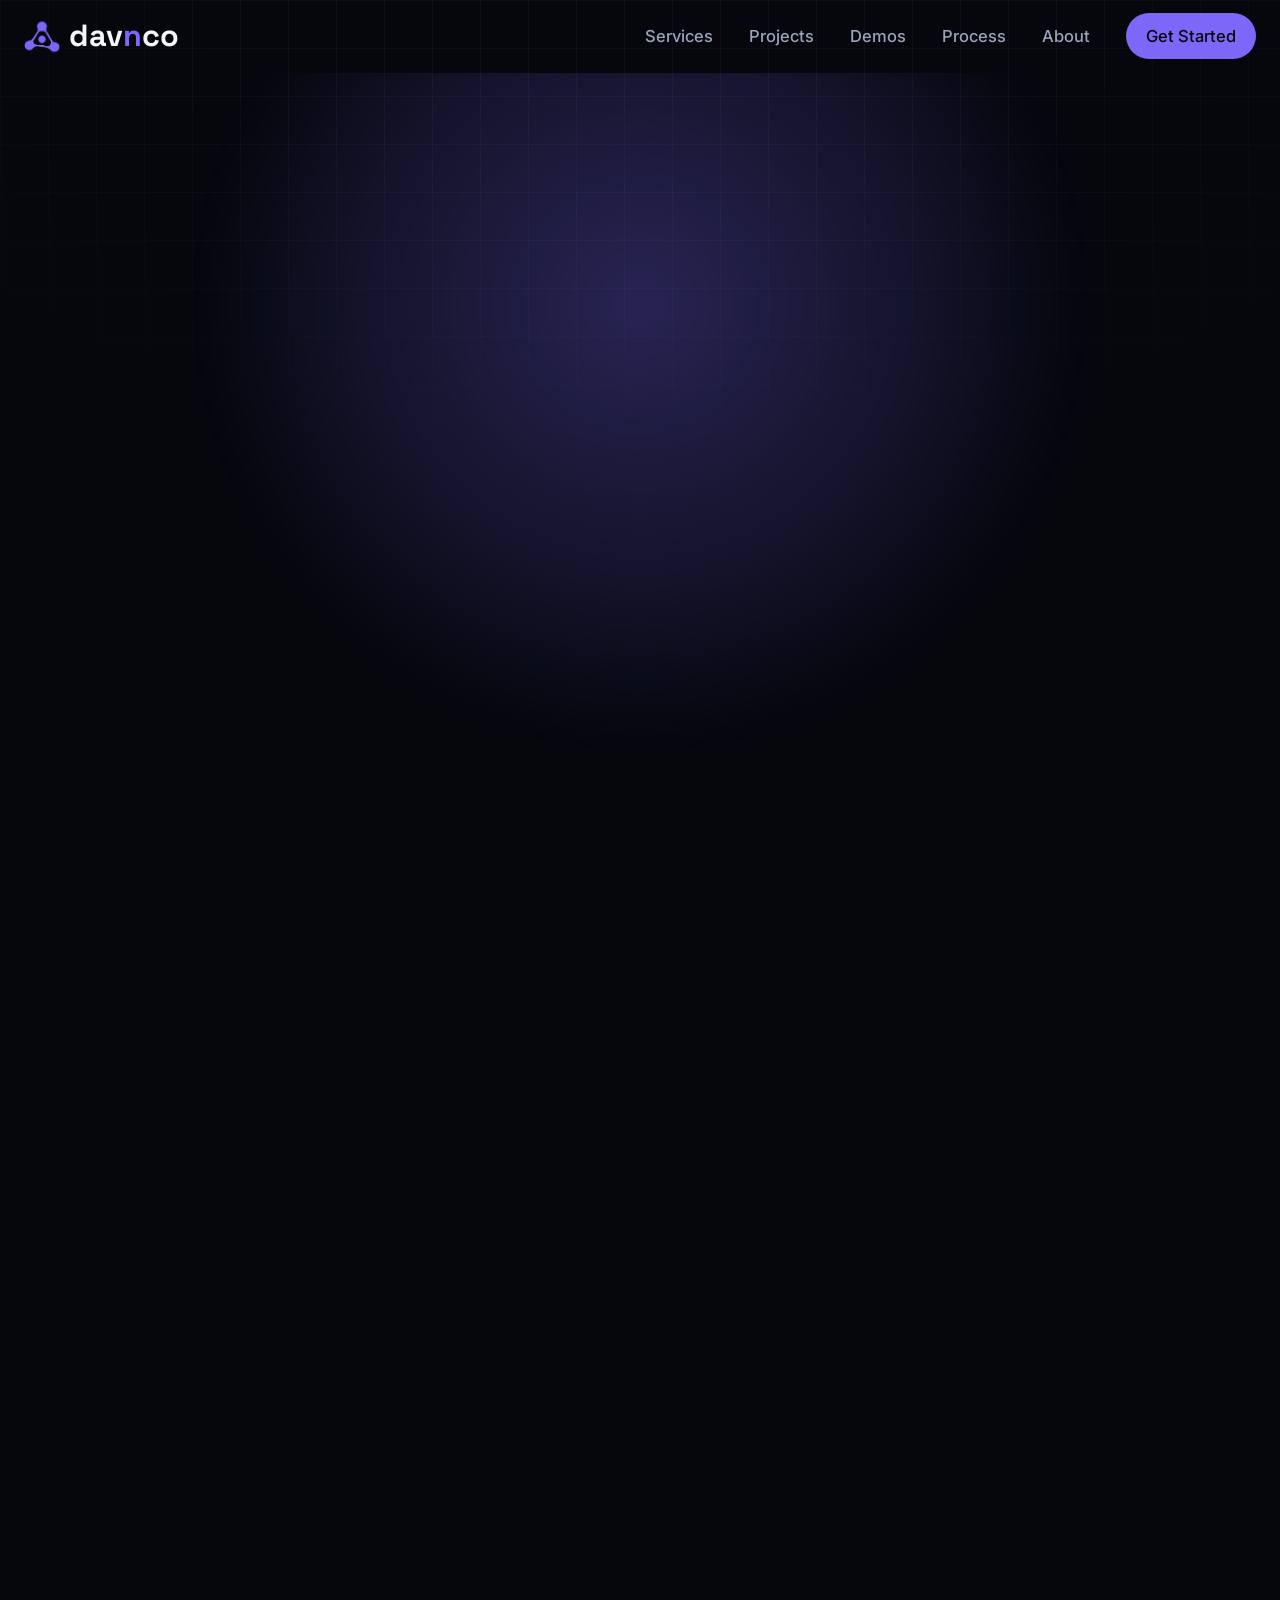
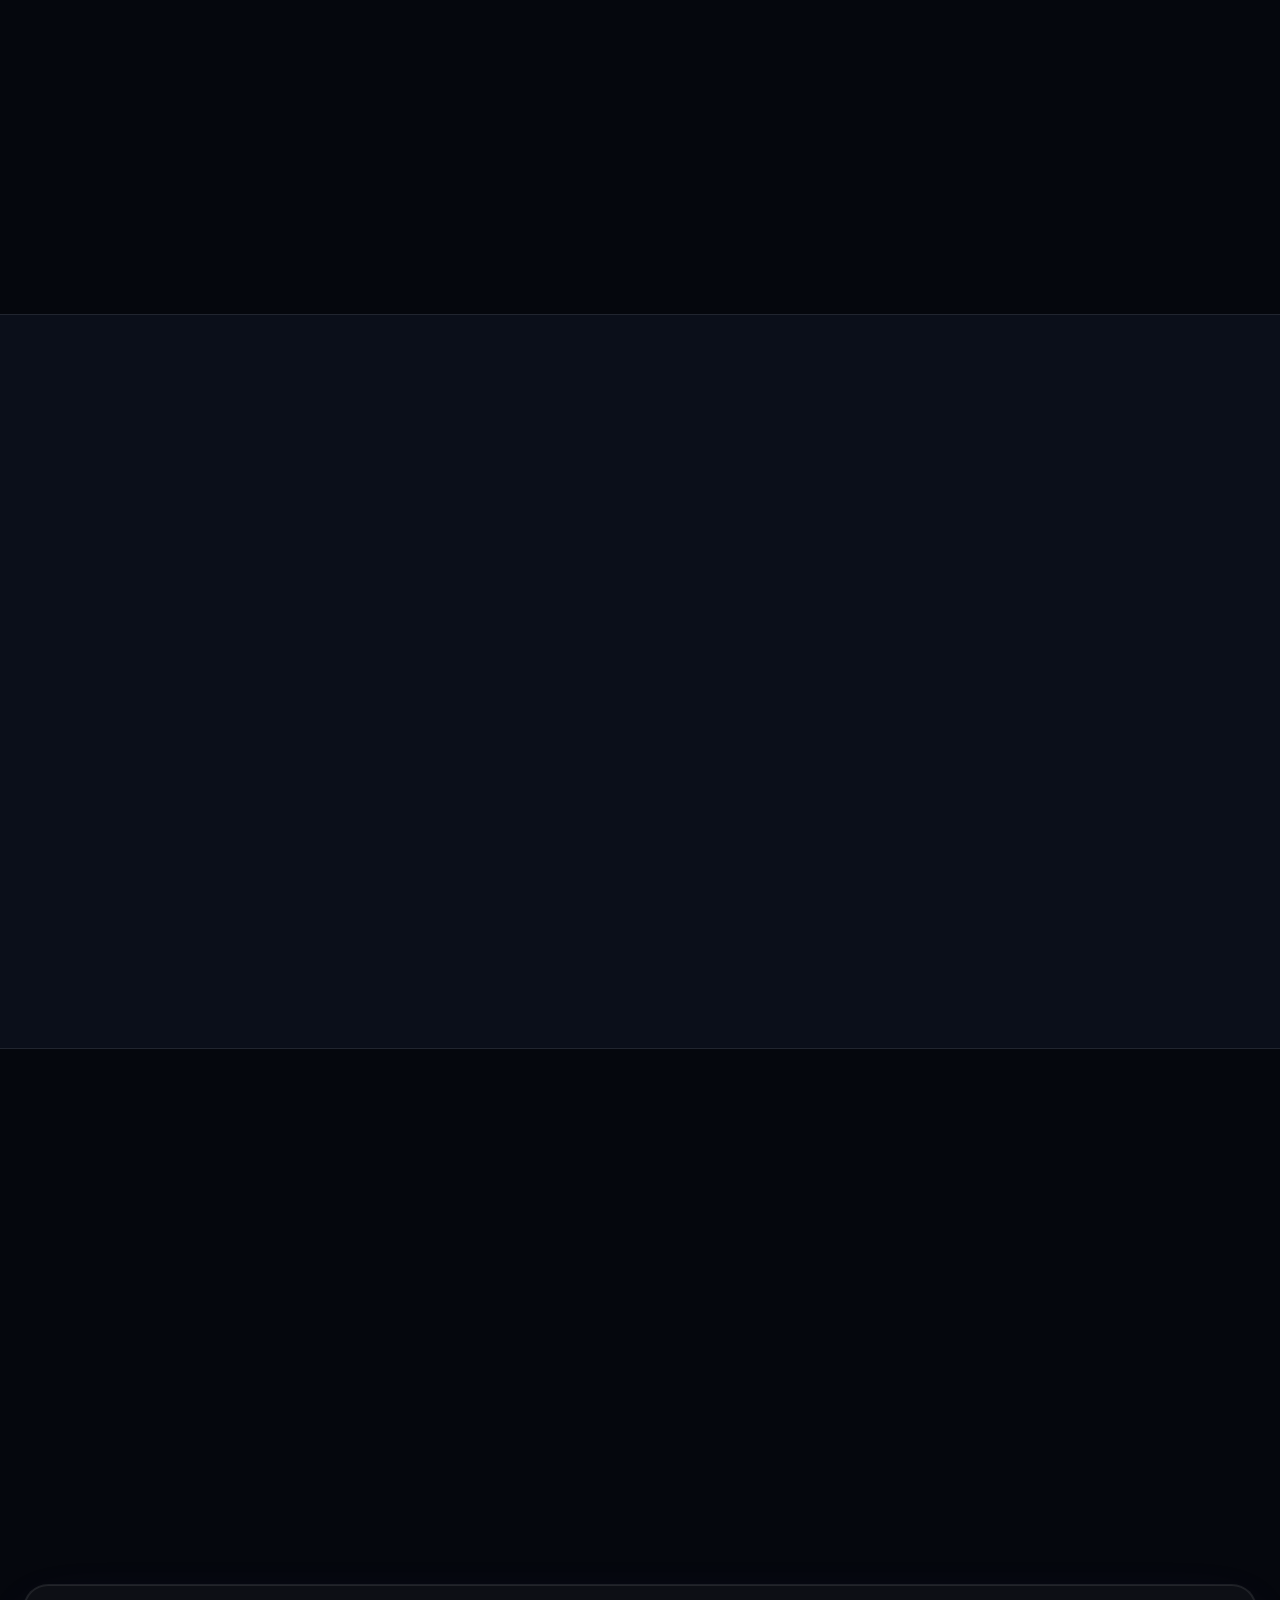
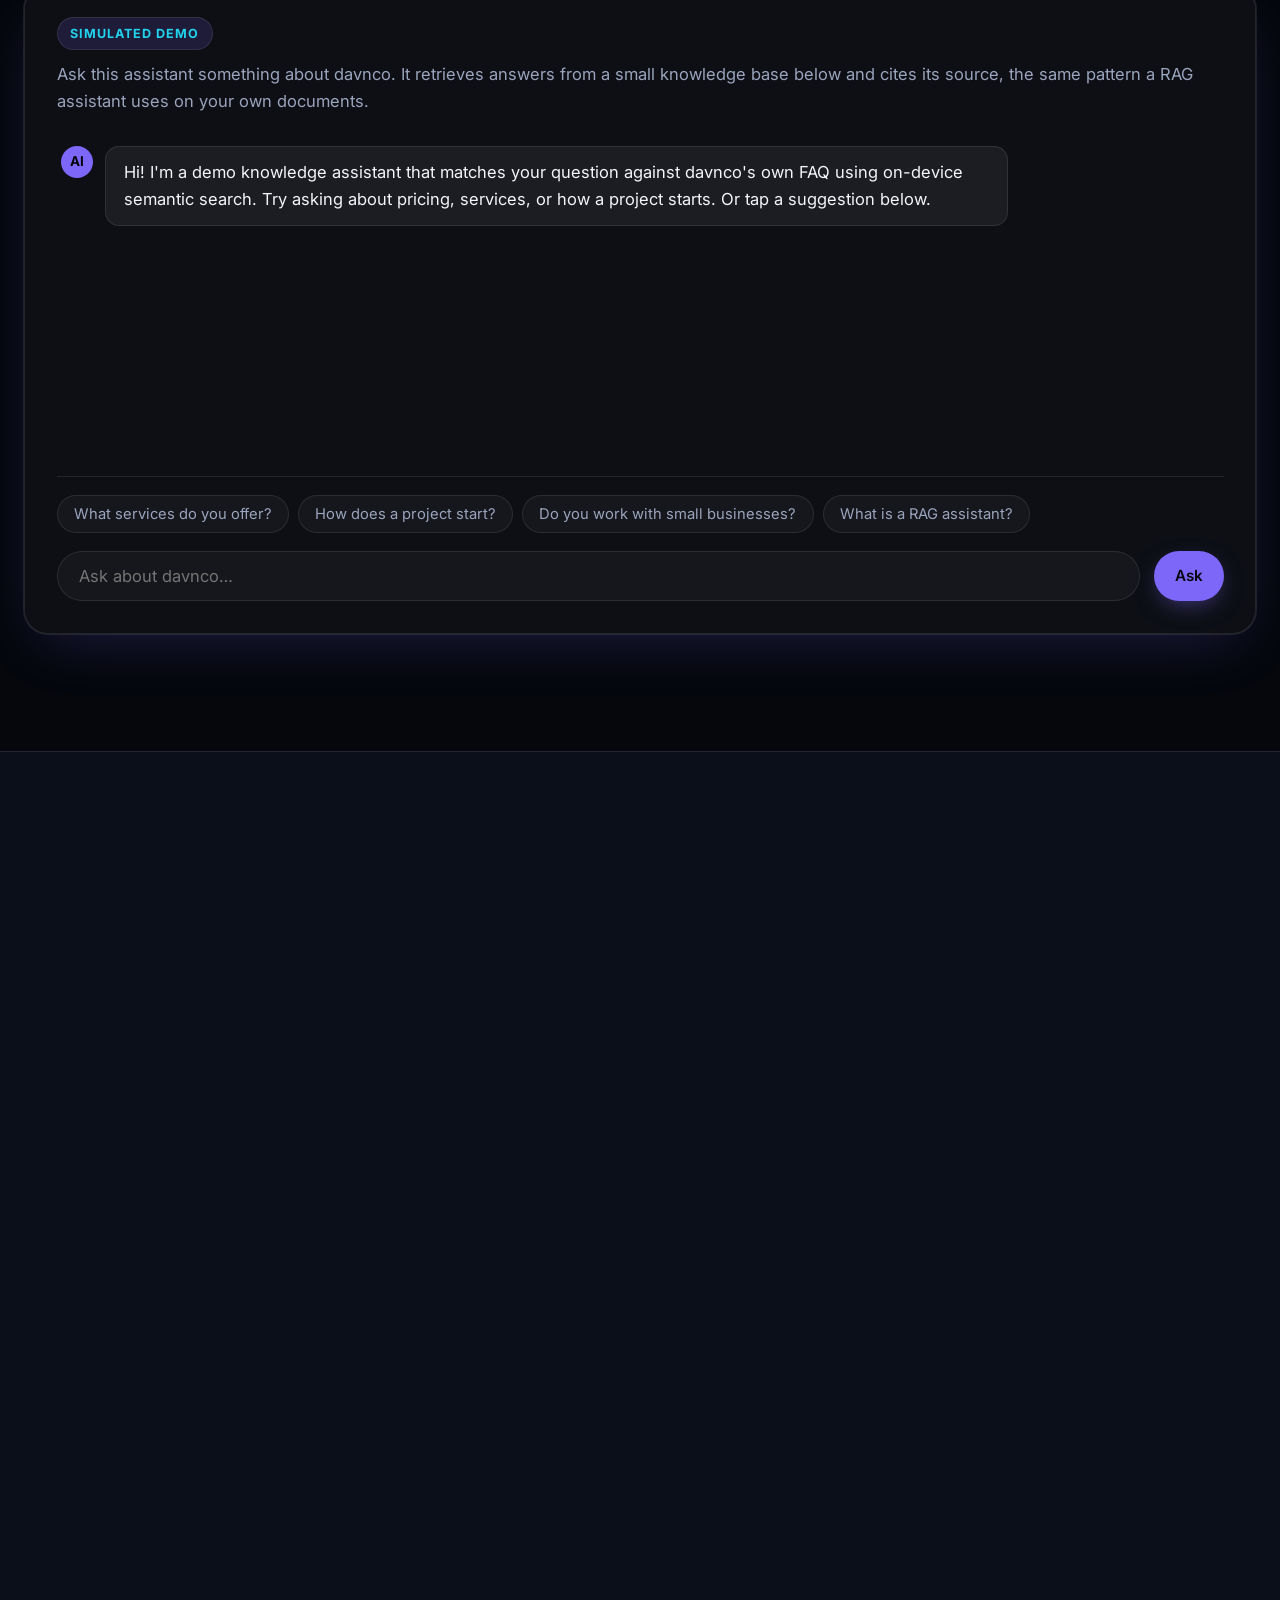
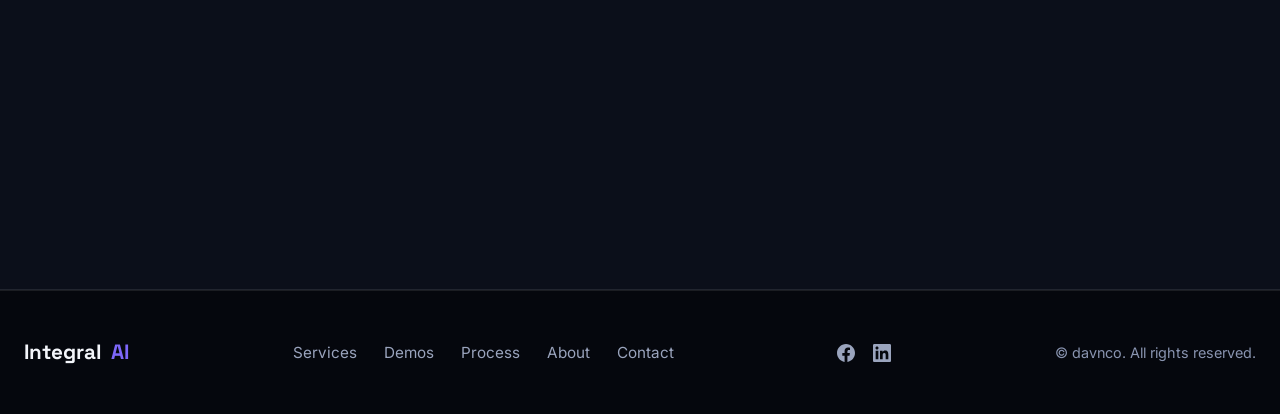
==== commit d3f3737b: "Rename IntegralAI brand mentions to davnco in site copy and FAQ data Updates visible text, meta tags" ====
--- a/index.html
+++ b/index.html
@@ -6,7 +6,7 @@
     <meta name="viewport" content="width=device-width, initial-scale=1.0">
     <title>davnco: Practical AI Integration for Growing Businesses</title>
     <meta name="description"
-      content="IntegralAI helps small and medium-sized businesses design and integrate practical AI solutions, including workflow automation, RAG knowledge assistants, AI voice receptionists, document processing, and custom AI applications.">
+      content="davnco helps small and medium-sized businesses design and integrate practical AI solutions, including workflow automation, RAG knowledge assistants, AI voice receptionists, document processing, and custom AI applications.">
     <link rel="icon" href="assets/Lavender Molecular Triangle Icon.png" type="image/png">
     <link rel="preconnect" href="https://fonts.googleapis.com">
     <link rel="preconnect" href="https://fonts.gstatic.com" crossorigin>
@@ -358,7 +358,7 @@
             <div class="demo-card">
               <div class="demo-card-header">
                 <span class="demo-badge">Simulated demo</span>
-                <p>Ask this assistant something about IntegralAI. It retrieves answers from a small knowledge base below
+                <p>Ask this assistant something about davnco. It retrieves answers from a small knowledge base below
                   and cites its source, the same pattern a RAG assistant uses on your own documents.</p>
               </div>
 
@@ -366,7 +366,7 @@
                 <div class="chat-msg bot">
                   <div class="chat-avatar">AI</div>
                   <div class="chat-bubble">
-                    Hi! I'm a demo knowledge assistant that matches your question against IntegralAI's own FAQ using
+                    Hi! I'm a demo knowledge assistant that matches your question against davnco's own FAQ using
                     on-device semantic search. Try asking about pricing, services, or how a project starts. Or tap a
                     suggestion below.
                   </div>
@@ -383,7 +383,7 @@
 
               <form class="chat-input-row" id="ragForm">
                 <label class="sr-only" for="ragInput">Ask a question</label>
-                <input type="text" id="ragInput" placeholder="Ask about IntegralAI…" autocomplete="off">
+                <input type="text" id="ragInput" placeholder="Ask about davnco…" autocomplete="off">
                 <button type="submit" class="btn btn-primary btn-sm">Ask</button>
               </form>
             </div>
@@ -485,10 +485,10 @@
         <div class="container">
           <div class="about-grid">
             <div class="reveal">
-              <p class="eyebrow">About Integral AI</p>
+              <p class="eyebrow">About davnco</p>
               <h2>AI that integrates instead of another tool to manage</h2>
               <p class="section-lede">
-                IntegralAI helps small and medium-sized businesses build modern websites and identify, design, and
+                davnco helps small and medium-sized businesses build modern websites and identify, design, and
                 integrate practical AI solutions that improve efficiency, reduce repetitive work, and streamline
                 everyday operations.
               </p>
@@ -572,7 +572,7 @@
               <textarea id="message" name="message" rows="5" required></textarea>
             </div>
             <input type="checkbox" name="botcheck" style="display:none;" tabindex="-1" autocomplete="off">
-            <input type="hidden" name="subject" value="New inquiry from IntegralAI website">
+            <input type="hidden" name="subject" value="New inquiry from davnco website">
 
             <button type="submit" class="btn btn-primary btn-block" id="contactSubmit">Send message</button>
             <p class="form-status" id="formStatus" role="status" aria-live="polite"></p>
@@ -594,21 +594,21 @@
         </nav>
         <div class="footer-social" aria-label="Social links">
           <a href="https://www.facebook.com/share/1CwzxRPYEG/?mibextid=wwXIfr" target="_blank" rel="noopener"
-            aria-label="IntegralAI on Facebook">
+            aria-label="davnco on Facebook">
             <svg viewBox="0 0 24 24" width="18" height="18" fill="currentColor" aria-hidden="true">
               <path
                 d="M24 12.073c0-6.627-5.373-12-12-12s-12 5.373-12 12c0 5.99 4.388 10.954 10.125 11.854v-8.385H7.078v-3.47h3.047V9.43c0-3.007 1.792-4.669 4.533-4.669 1.312 0 2.686.235 2.686.235v2.953H15.83c-1.491 0-1.956.925-1.956 1.874v2.25h3.328l-.532 3.47h-2.796v8.385C19.612 23.027 24 18.062 24 12.073z" />
             </svg>
           </a>
           <a href="https://www.linkedin.com/company/getintegralai/" target="_blank" rel="noopener"
-            aria-label="IntegralAI on LinkedIn">
+            aria-label="davnco on LinkedIn">
             <svg viewBox="0 0 24 24" width="18" height="18" fill="currentColor" aria-hidden="true">
               <path
                 d="M20.447 20.452h-3.554v-5.569c0-1.328-.027-3.037-1.852-3.037-1.853 0-2.136 1.445-2.136 2.939v5.667H9.351V9h3.414v1.561h.046c.477-.9 1.637-1.85 3.37-1.85 3.601 0 4.267 2.37 4.267 5.455v6.286zM5.337 7.433c-1.144 0-2.063-.926-2.063-2.065 0-1.138.92-2.063 2.063-2.063 1.14 0 2.064.925 2.064 2.063 0 1.139-.925 2.065-2.064 2.065zm1.782 13.019H3.555V9h3.564v11.452zM22.225 0H1.771C.792 0 0 .774 0 1.729v20.542C0 23.227.792 24 1.771 24h20.451C23.2 24 24 23.227 24 22.271V1.729C24 .774 23.2 0 22.222 0h.003z" />
             </svg>
           </a>
         </div>
-        <p class="footer-copy">© <span id="year"></span> IntegralAI. All rights reserved.</p>
+        <p class="footer-copy">© <span id="year"></span> davnco. All rights reserved.</p>
       </div>
     </footer>
 
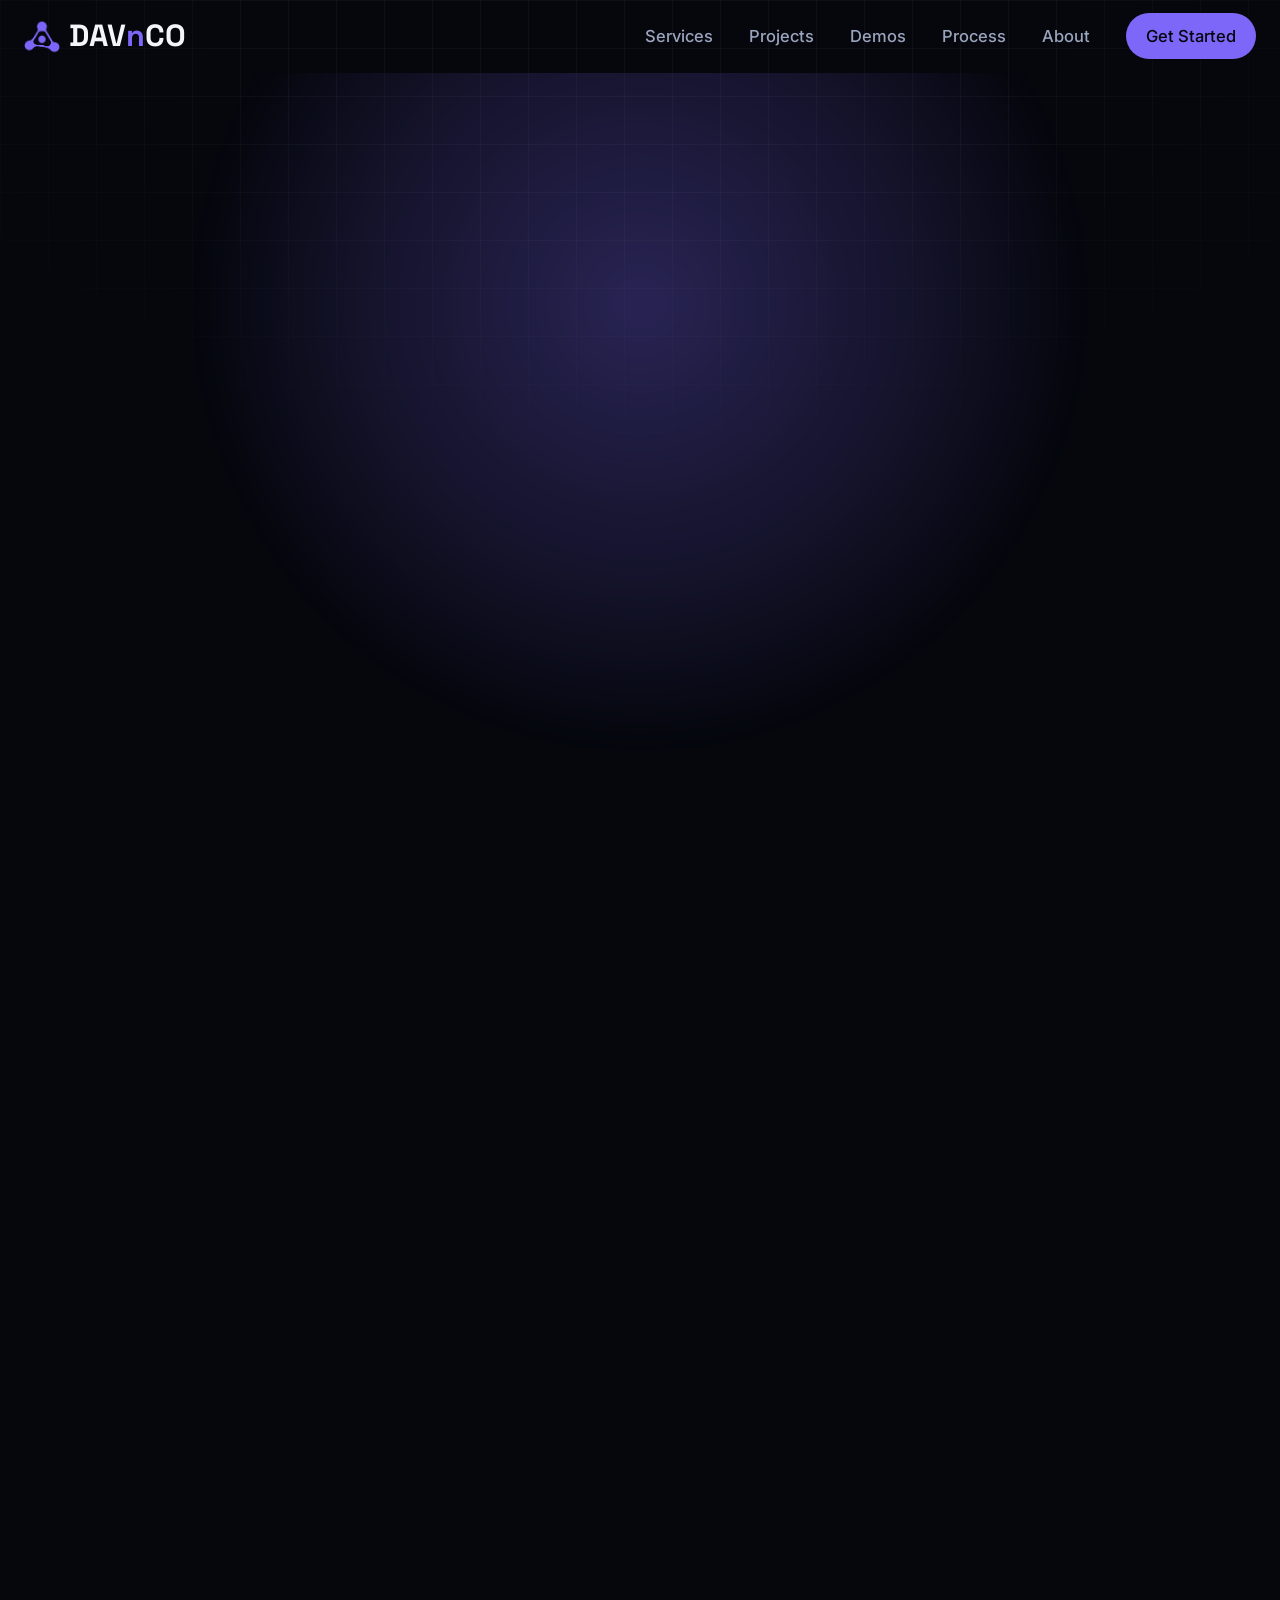
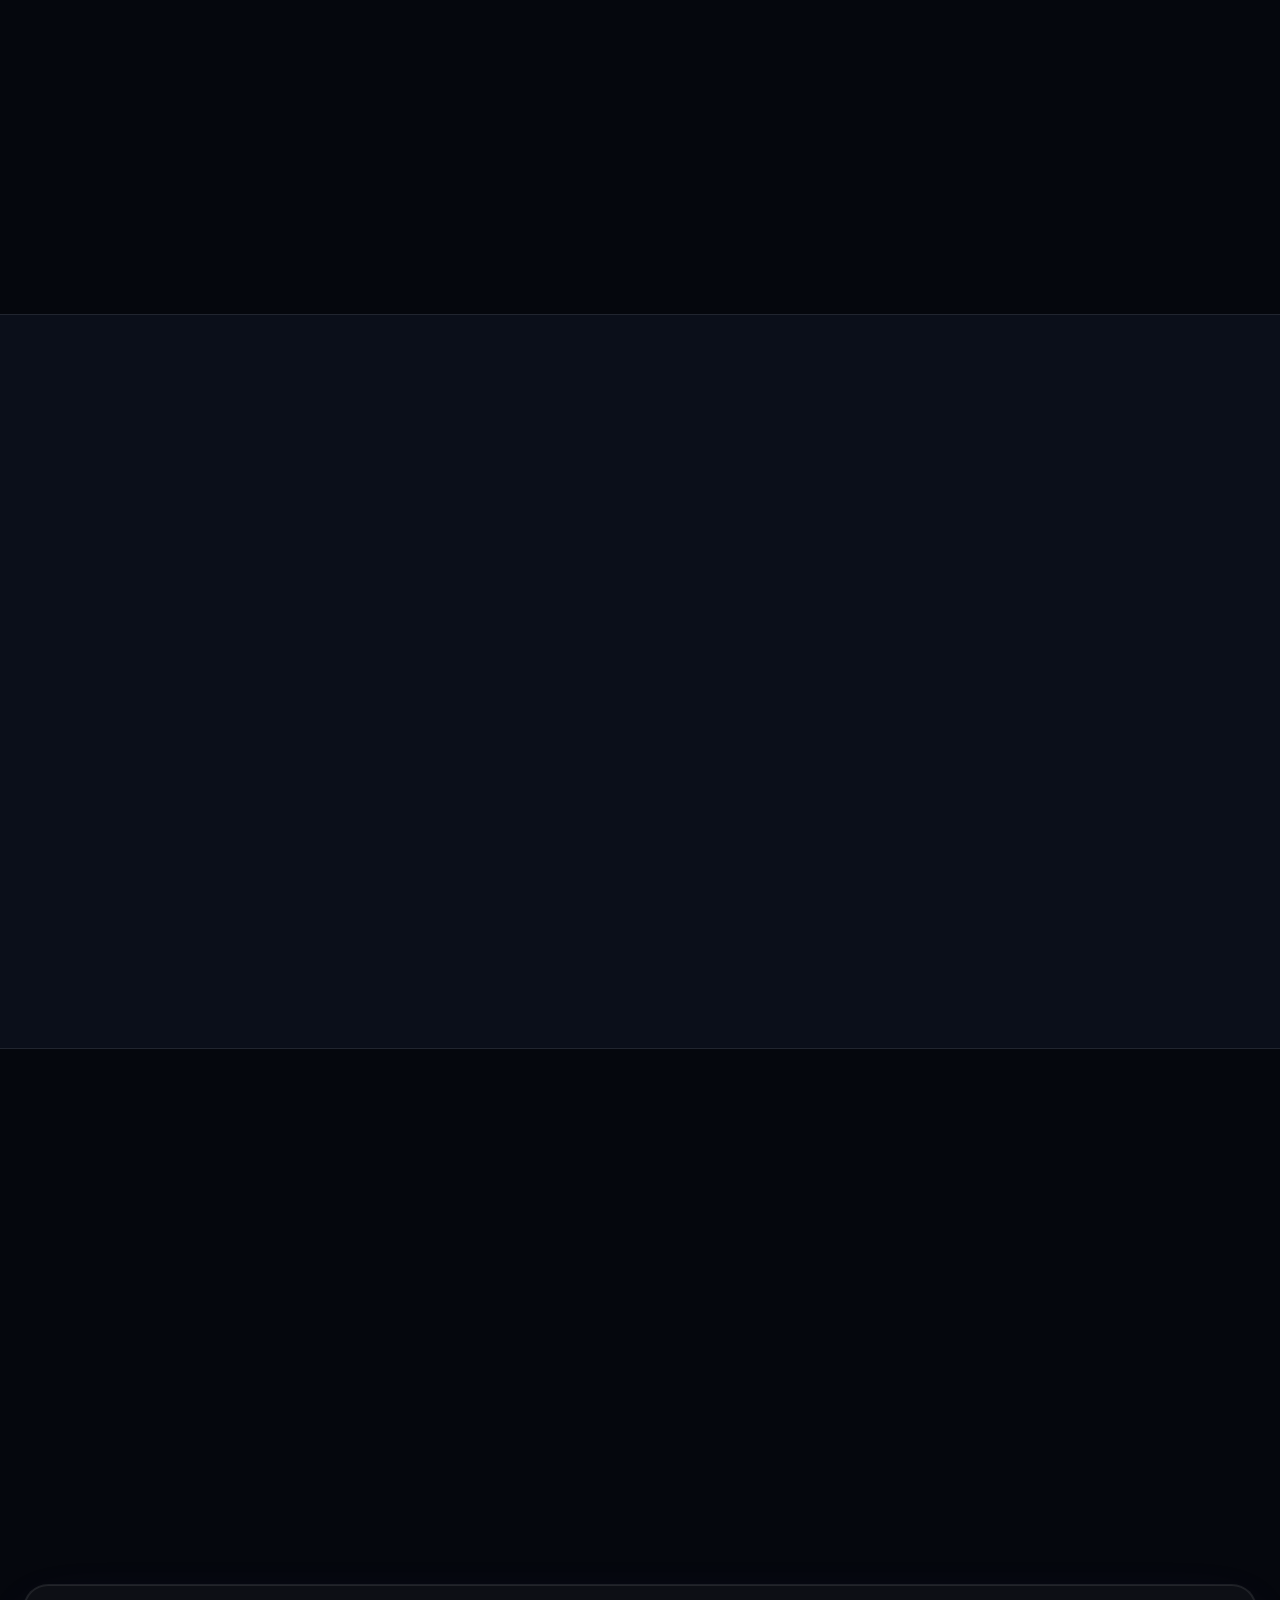
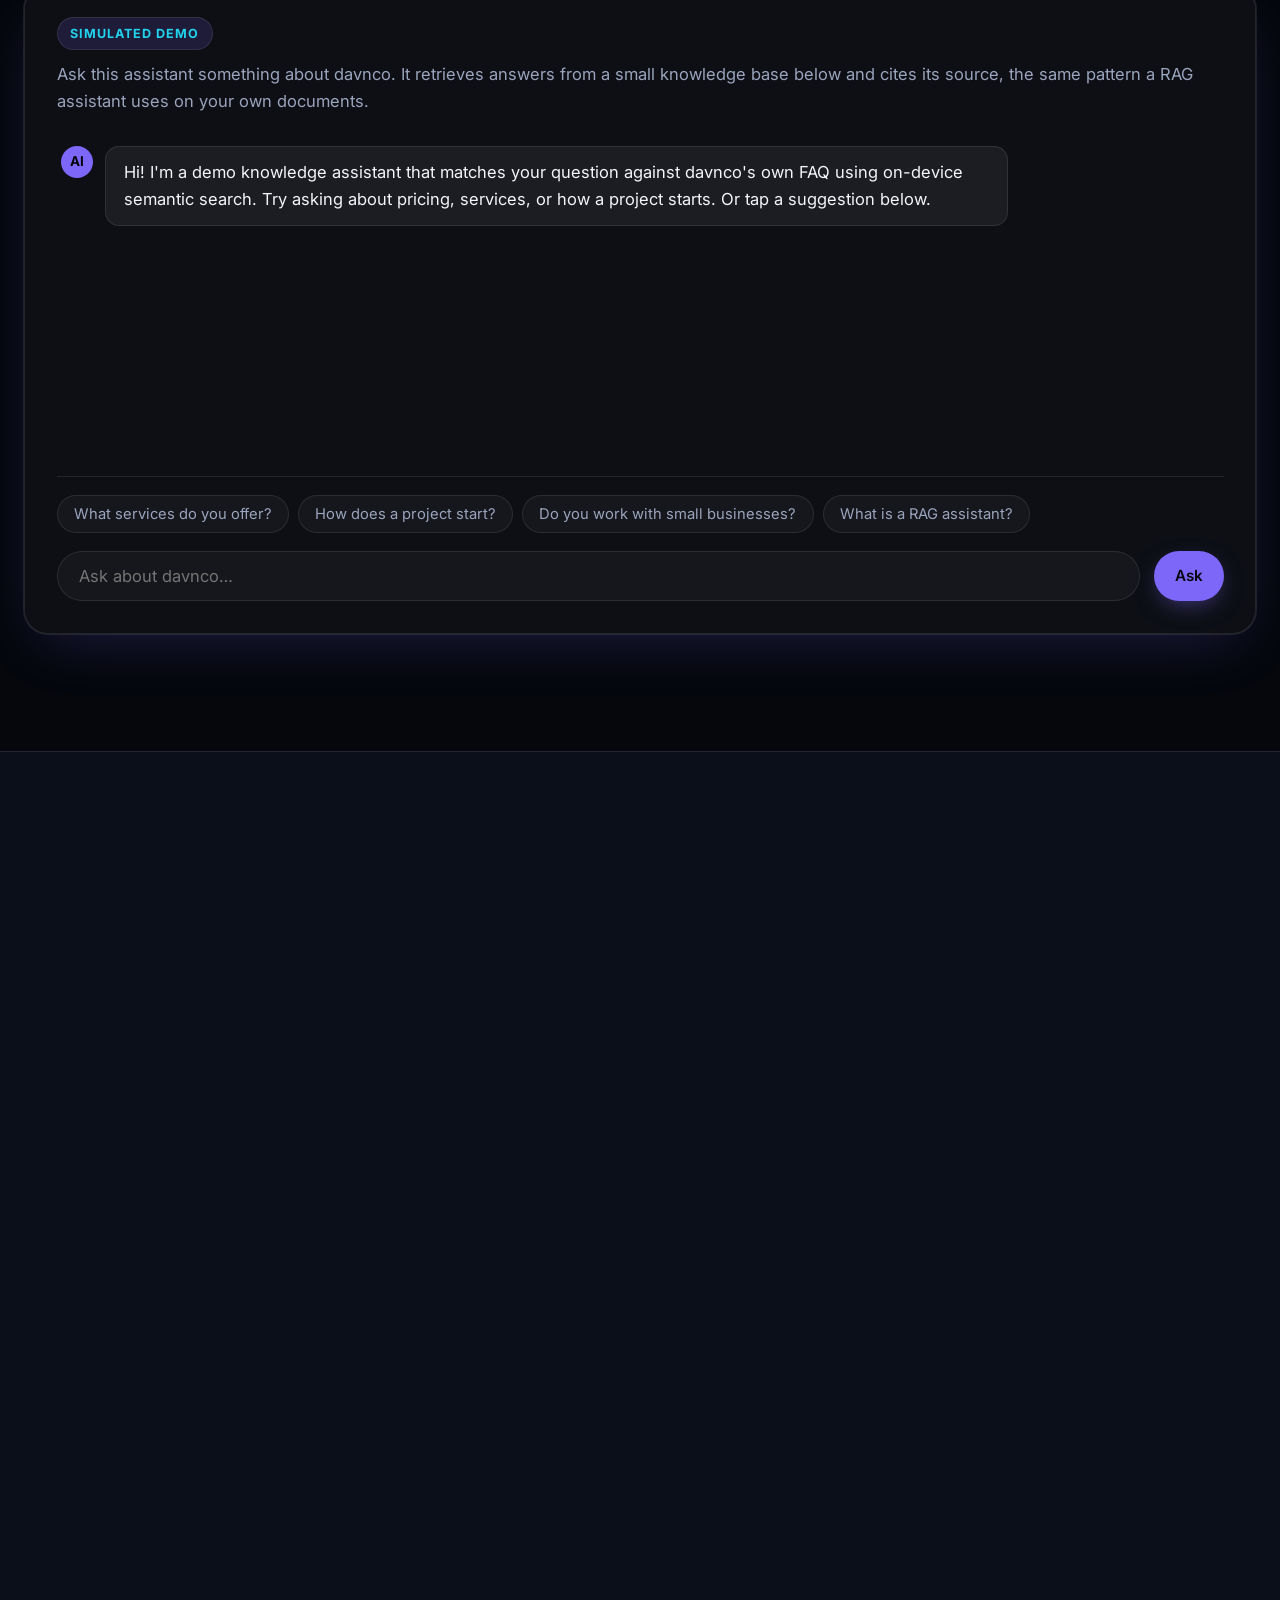
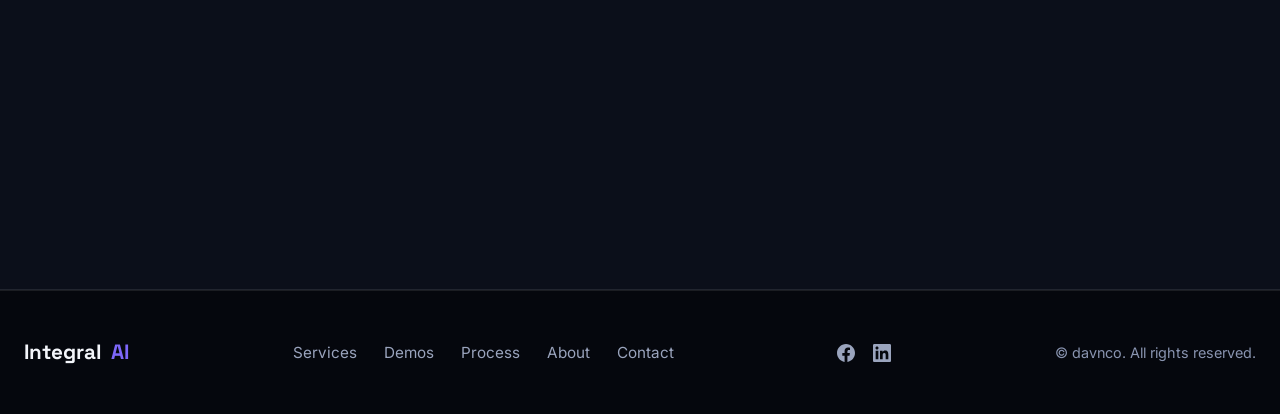
==== commit 86f53e91: "Update brand casing to DAVnCO" ====
--- a/index.html
+++ b/index.html
@@ -4,7 +4,7 @@
   <head>
     <meta charset="UTF-8">
     <meta name="viewport" content="width=device-width, initial-scale=1.0">
-    <title>davnco: Practical AI Integration for Growing Businesses</title>
+  <title>DAVnCO: Practical AI Integration for Growing Businesses</title>
     <meta name="description"
       content="davnco helps small and medium-sized businesses design and integrate practical AI solutions, including workflow automation, RAG knowledge assistants, AI voice receptionists, document processing, and custom AI applications.">
     <link rel="icon" href="assets/Lavender Molecular Triangle Icon.png" type="image/png">
@@ -28,7 +28,7 @@
           <span class="brand-mark" aria-hidden="true">
             <img src="assets/Lavender Molecular Triangle Icon.png" width="36" height="36" alt="">
           </span>
-          <span class="brand-name">dav<span class="brand-accent">n</span>co</span>
+          <span class="brand-name">DAV<span class="brand-accent">n</span>CO</span>
         </a>
 
         <nav class="main-nav" id="mainNav" aria-label="Primary">
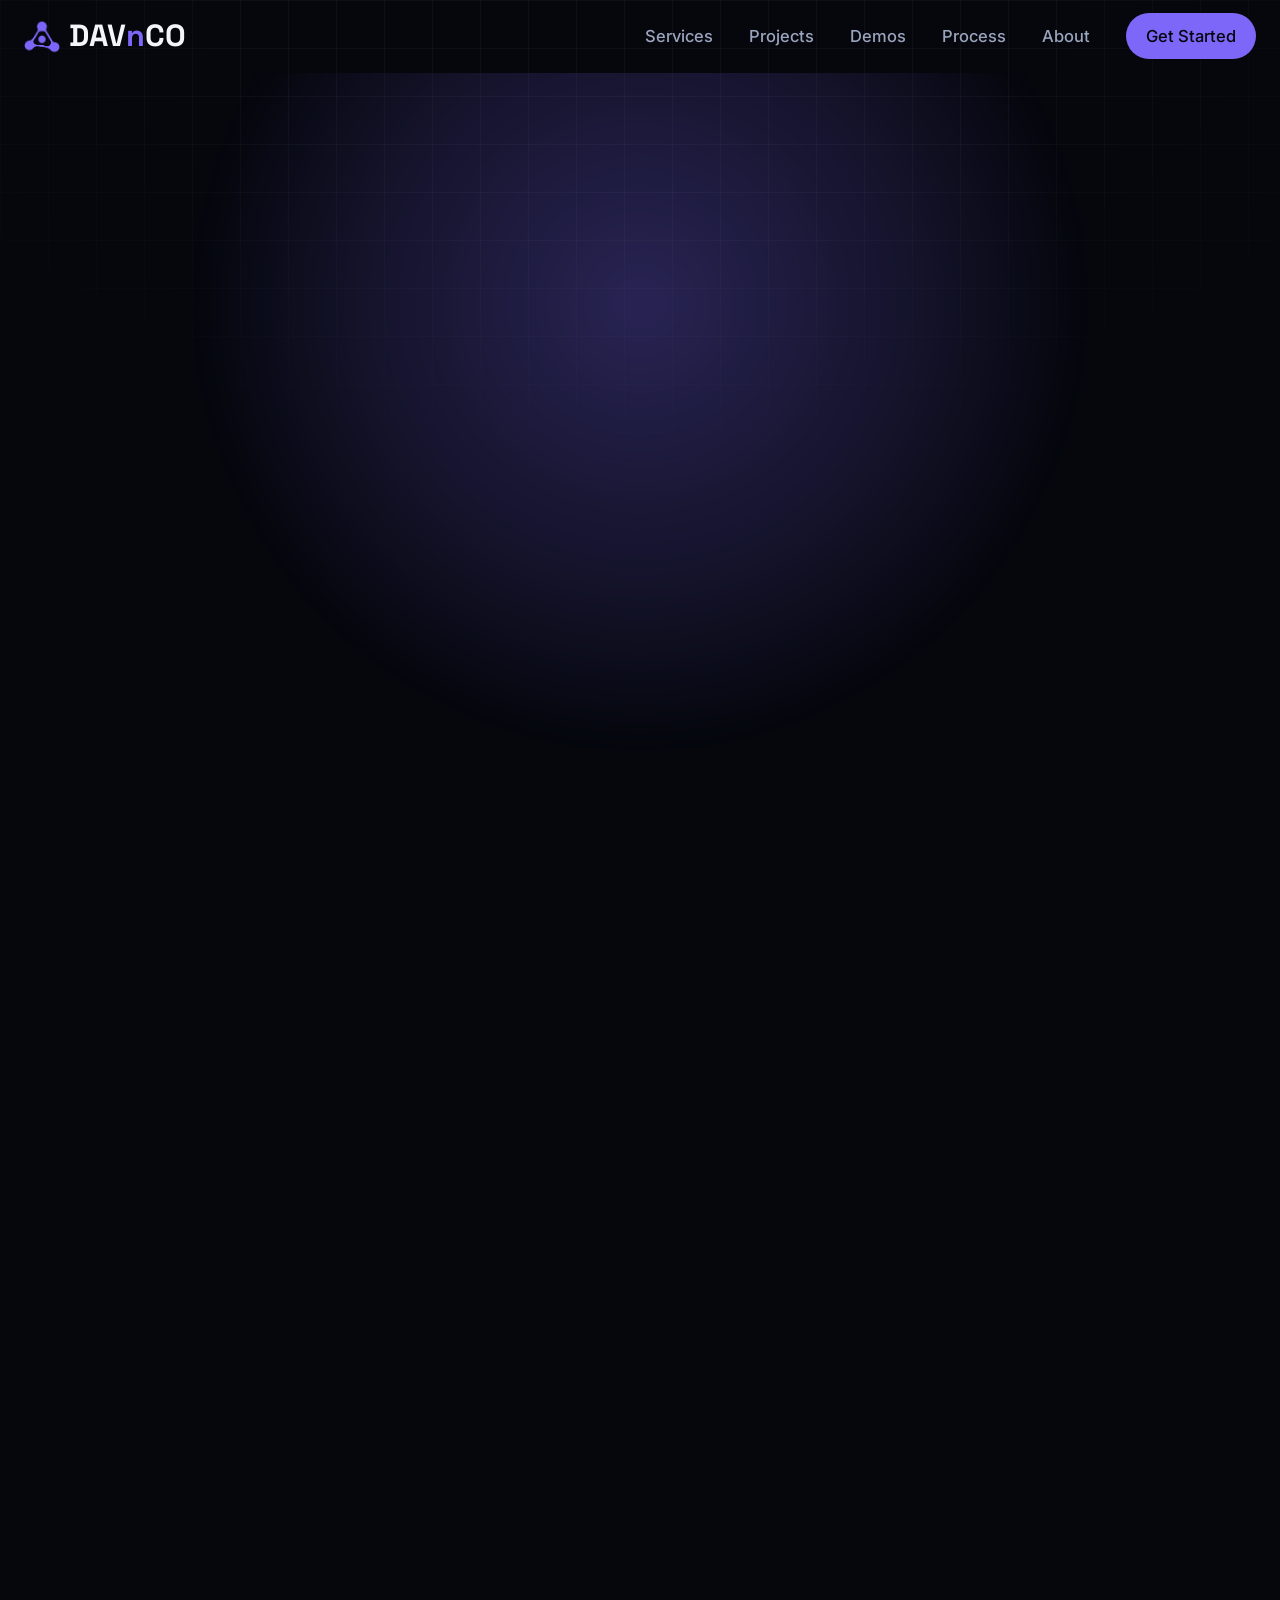
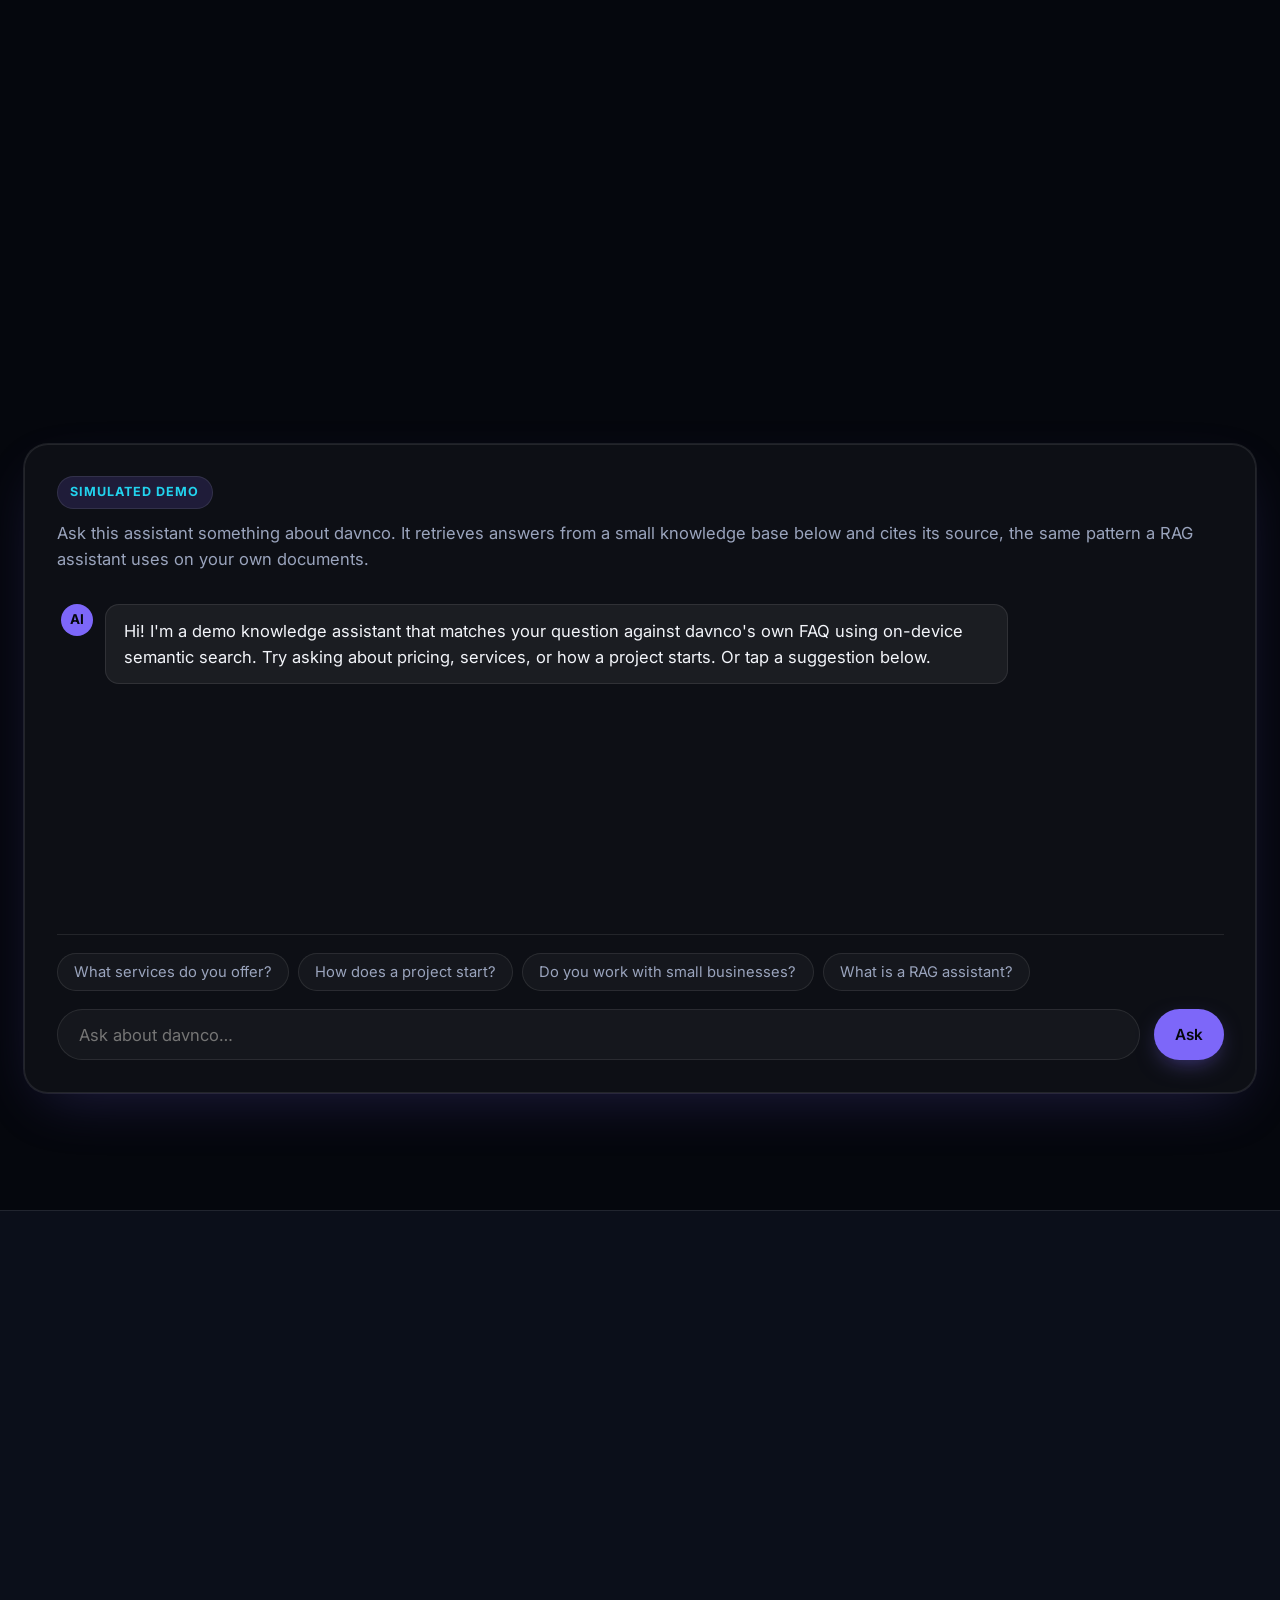
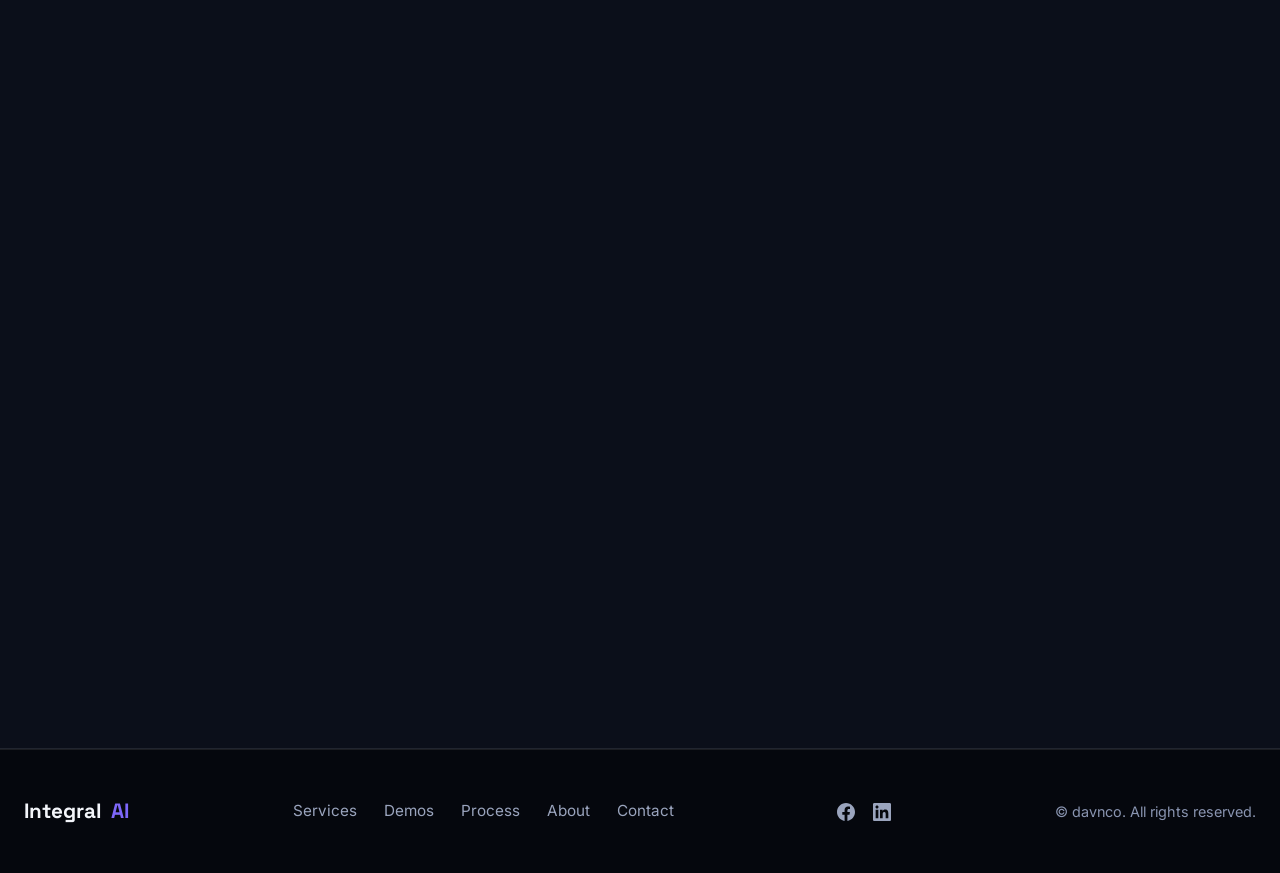
==== commit acdfc13a: "Update client projects: add JMAC Services and One Stop Leveling, mark Page Real Estate completed Pag" ====
--- a/index.html
+++ b/index.html
@@ -299,7 +299,7 @@
                 <span class="project-tag">Security Audit</span>
               </div>
             </div>
-            <a href="https://byrdman-dev.github.io/page-real-estate-website/" target="_blank" rel="noopener"
+            <a href="https://pagerealestatelc.com/" target="_blank" rel="noopener"
               class="card project-card reveal">
               <div class="card-icon" aria-hidden="true">
                 <svg viewBox="0 0 24 24" fill="none" stroke="currentColor" stroke-width="1.75"
@@ -309,11 +309,49 @@
                 </svg>
               </div>
               <div class="project-card-body">
-                <span class="status-badge status-progress">In Progress</span>
-                <h3>Website &amp; AI Integration: Page Real Estate</h3>
-                <p>Full website redesign completed. Currently integrating an AI chatbot for lead capture and customer
-                  inquiries.</p>
-                <span class="project-tag">AI Website Integration</span>
+                <span class="status-badge status-completed">Completed</span>
+                <h3>Website Design: Page Real Estate</h3>
+                <p>Full website redesign for this Lake Charles area real estate business.</p>
+                <span class="project-tag">Website Design</span>
+              </div>
+              <span class="project-card-arrow" aria-hidden="true">→</span>
+            </a>
+            <a href="https://jmacservicesllc.com/" target="_blank" rel="noopener"
+              class="card project-card reveal">
+              <div class="card-icon" aria-hidden="true">
+                <svg viewBox="0 0 24 24" fill="none" stroke="currentColor" stroke-width="1.75"
+                  stroke-linecap="round" stroke-linejoin="round">
+                  <path d="M10 17h4V5H2v12h3" />
+                  <path d="M20 17h2v-3.34a4 4 0 0 0-1.17-2.83L19 9h-5v8" />
+                  <circle cx="7.5" cy="17.5" r="2.5" />
+                  <circle cx="17.5" cy="17.5" r="2.5" />
+                </svg>
+              </div>
+              <div class="project-card-body">
+                <span class="status-badge status-completed">Completed</span>
+                <h3>Website Design: JMAC Services</h3>
+                <p>Built a full website for this Southwest Louisiana land clearing, dirt work, and gravel driveway
+                  company, with a services showcase and work-photo gallery.</p>
+                <span class="project-tag">Website Design</span>
+              </div>
+              <span class="project-card-arrow" aria-hidden="true">→</span>
+            </a>
+            <a href="https://onestopleveling.com/" target="_blank" rel="noopener"
+              class="card project-card reveal">
+              <div class="card-icon" aria-hidden="true">
+                <svg viewBox="0 0 24 24" fill="none" stroke="currentColor" stroke-width="1.75"
+                  stroke-linecap="round" stroke-linejoin="round">
+                  <polyline points="8 18 12 22 16 18" />
+                  <polyline points="8 6 12 2 16 6" />
+                  <line x1="12" y1="2" x2="12" y2="22" />
+                </svg>
+              </div>
+              <div class="project-card-body">
+                <span class="status-badge status-completed">Completed</span>
+                <h3>Website Design: One Stop Leveling</h3>
+                <p>Built a full website for this Lake Charles, LA house leveling, house lifting, and foundation
+                  repair company.</p>
+                <span class="project-tag">Website Design</span>
               </div>
               <span class="project-card-arrow" aria-hidden="true">→</span>
             </a>
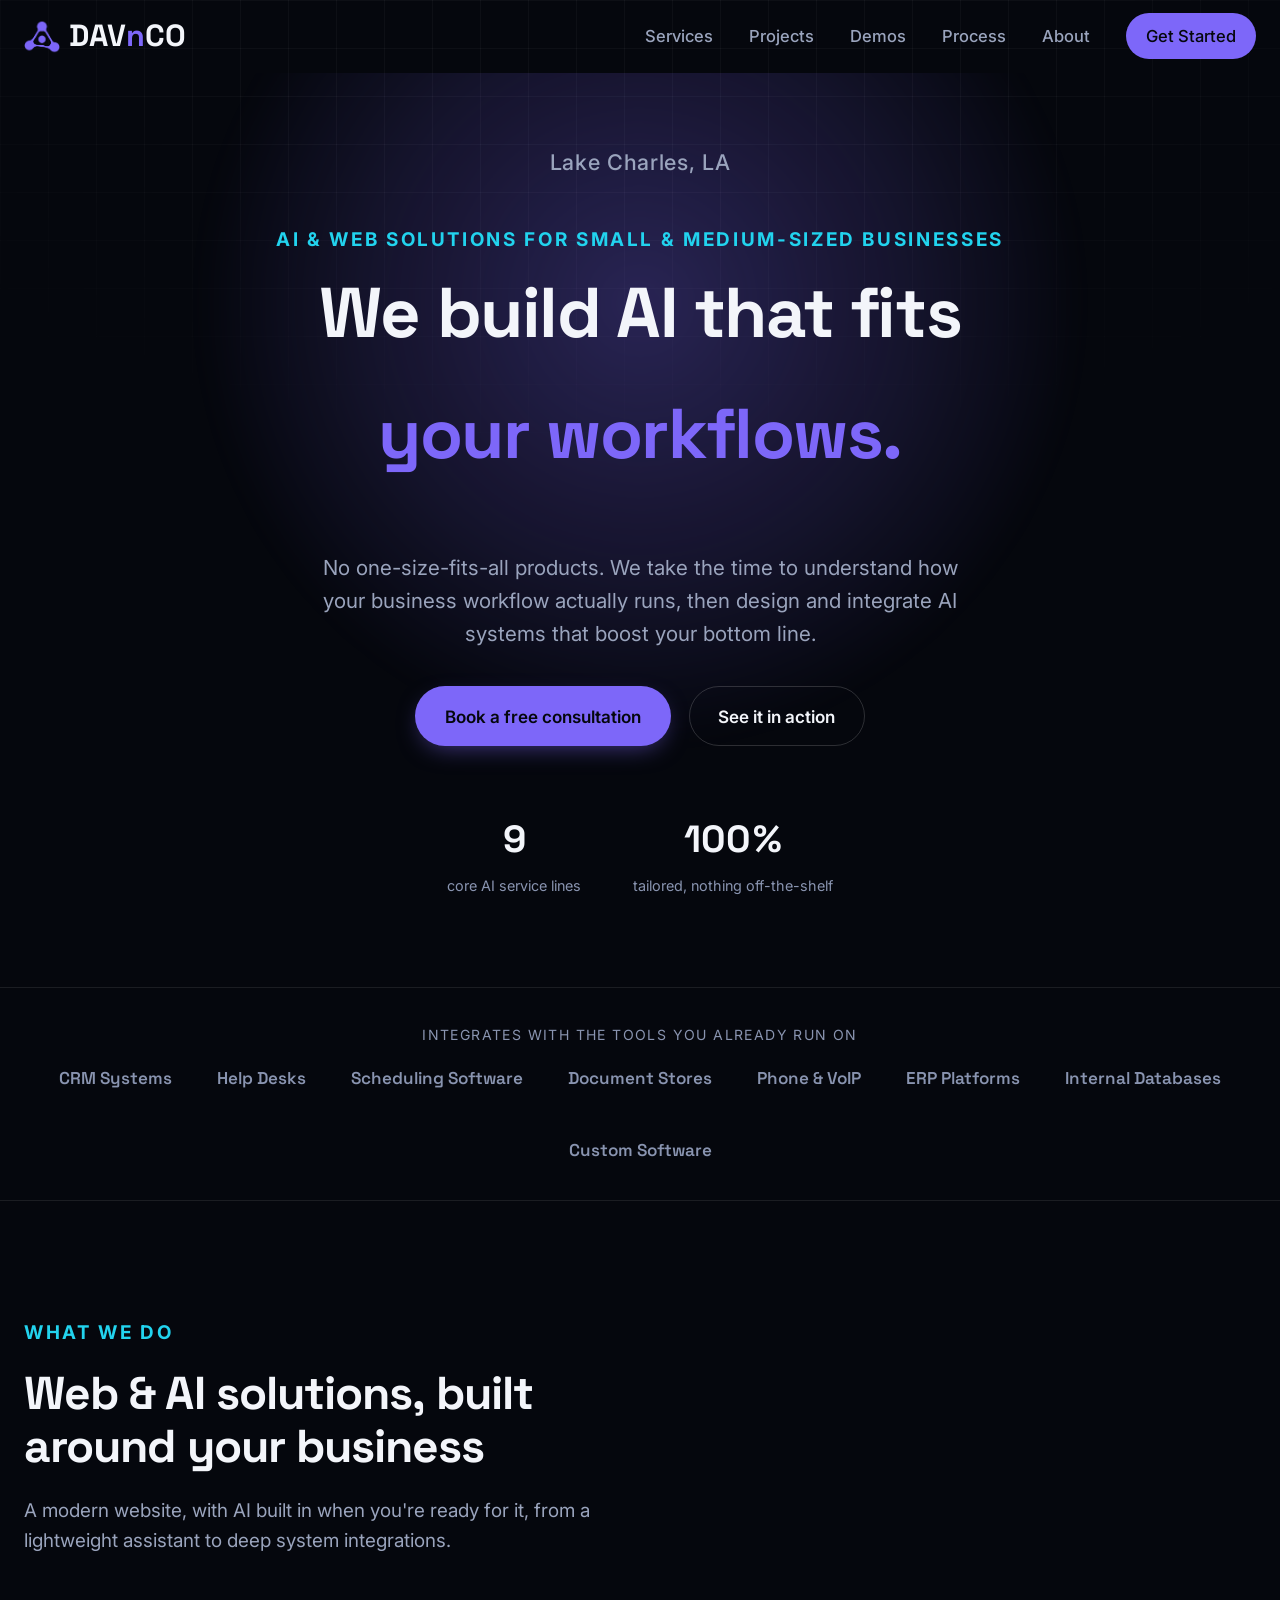
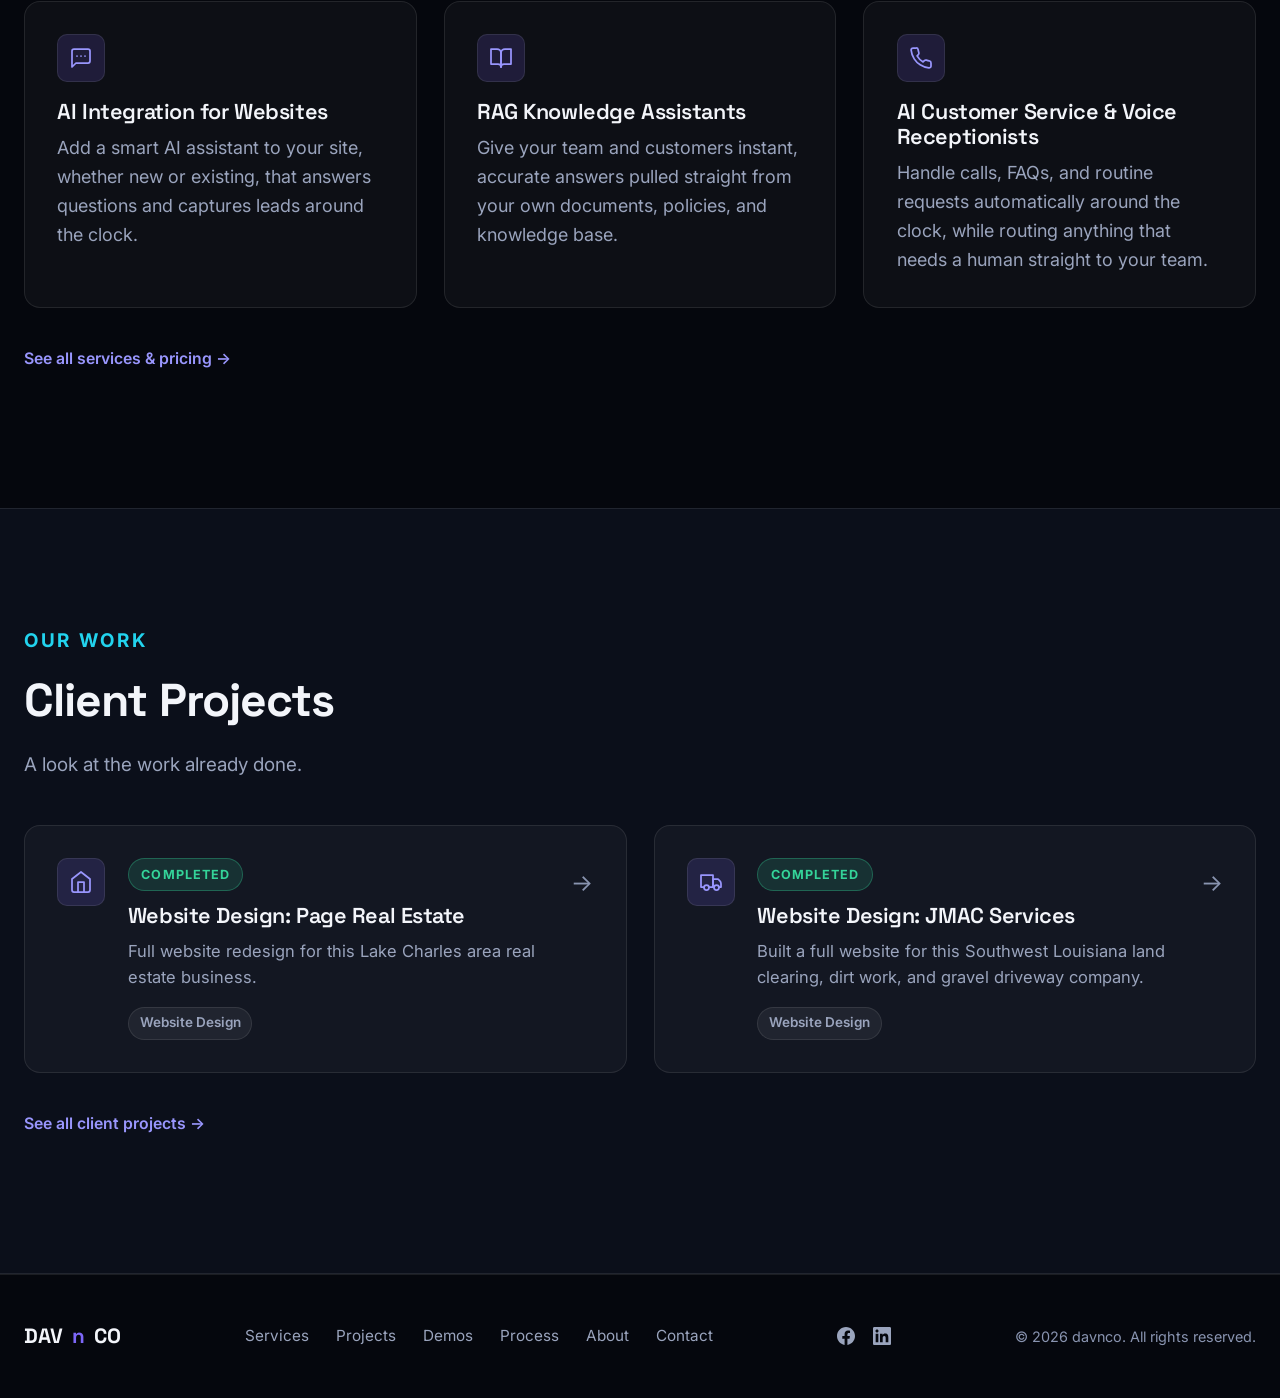
==== commit 36964443: "Restructure site into distinct pages instead of one long scrolling page Splits index.html into index" ====
--- a/index.html
+++ b/index.html
@@ -4,7 +4,7 @@
   <head>
     <meta charset="UTF-8">
     <meta name="viewport" content="width=device-width, initial-scale=1.0">
-  <title>DAVnCO: Practical AI Integration for Growing Businesses</title>
+    <title>DAVnCO: Practical AI Integration for Growing Businesses</title>
     <meta name="description"
       content="davnco helps small and medium-sized businesses design and integrate practical AI solutions, including workflow automation, RAG knowledge assistants, AI voice receptionists, document processing, and custom AI applications.">
     <link rel="icon" href="assets/Lavender Molecular Triangle Icon.png" type="image/png">
@@ -13,7 +13,7 @@
     <link
       href="https://fonts.googleapis.com/css2?family=Space+Grotesk:wght@500;600;700&family=Inter:wght@400;500;600;700&display=swap"
       rel="stylesheet">
-    <link rel="stylesheet" href="css/styles.css?v=783c3a6">
+    <link rel="stylesheet" href="css/styles.css?v=20261106">
   </head>
 
   <body>
@@ -24,7 +24,7 @@
 
     <header class="site-header" id="siteHeader">
       <div class="container header-inner">
-        <a href="#top" class="brand">
+        <a href="index.html" class="brand">
           <span class="brand-mark" aria-hidden="true">
             <img src="assets/Lavender Molecular Triangle Icon.png" width="36" height="36" alt="">
           </span>
@@ -32,12 +32,12 @@
         </a>
 
         <nav class="main-nav" id="mainNav" aria-label="Primary">
-          <a href="#services">Services</a>
-          <a href="#projects">Projects</a>
-          <a href="#demos">Demos</a>
-          <a href="#process">Process</a>
-          <a href="#about">About</a>
-          <a href="#contact" class="nav-cta">Get Started</a>
+          <a href="services.html">Services</a>
+          <a href="projects.html">Projects</a>
+          <a href="demos.html">Demos</a>
+          <a href="process.html">Process</a>
+          <a href="about.html">About</a>
+          <a href="contact.html" class="nav-cta">Get Started</a>
         </nav>
 
         <button class="nav-toggle" id="navToggle" aria-label="Toggle menu" aria-expanded="false"
@@ -64,8 +64,8 @@
             then design and integrate AI systems that boost your bottom line.
           </p>
           <div class="hero-actions reveal">
-            <a href="#contact" class="btn btn-primary">Book a free consultation</a>
-            <a href="#demos" class="btn btn-ghost">See it in action</a>
+            <a href="contact.html" class="btn btn-primary">Book a free consultation</a>
+            <a href="demos.html" class="btn btn-ghost">See it in action</a>
           </div>
 
           <div class="hero-stats reveal">
@@ -94,211 +94,67 @@
         </div>
       </section>
 
-      <!-- SERVICES -->
-      <section class="section" id="services">
+      <!-- WHAT WE DO (preview) -->
+      <section class="section" id="services-preview">
         <div class="container">
           <p class="eyebrow reveal">What we do</p>
-
-          <div class="services-group">
-            <h2 class="reveal">Web &amp; AI Website Services</h2>
-            <p class="section-lede reveal">A modern website, with AI built in when you're ready for it.</p>
-            <p class="section-lede section-lede-wide reveal">Every site we build follows the same disciplined, custom-first
-              philosophy we bring to AI integration but built from the ground up around your specific needs, not
-              assembled from a template. That means a foundation that's reliable, fully customizable, and ready
-              to grow into deeper AI systems as your business needs them.</p>
-            <p class="founding-offer-note reveal">Founding Client Offer - limited to our first 5 clients across
-              these three services combined.</p>
-
-            <div class="grid services-grid">
-              <article class="card reveal">
-                <div class="card-icon" aria-hidden="true">
-                  <svg viewBox="0 0 24 24" fill="none" stroke="currentColor" stroke-width="1.75"
-                    stroke-linecap="round" stroke-linejoin="round">
-                    <path d="M21 15a2 2 0 0 1-2 2H7l-4 4V5a2 2 0 0 1 2-2h14a2 2 0 0 1 2 2z" />
-                    <path d="M8 10h.01M12 10h.01M16 10h.01" />
-                  </svg>
-                </div>
-                <h3>AI Integration for Websites</h3>
-                <p>Add a smart AI assistant to your site, whether new or existing, that answers questions and
-                  captures leads around the clock.</p>
-                <div class="card-price">
-                  <span class="price-main">Setup starting at $1,200</span>
-                  <span class="price-sub">$150/mo ongoing management</span>
-                </div>
-                <div class="founding-offer">$720 setup, $75/mo for the first 5 months
-                  (then $150/mo)</div>
-              </article>
-              <article class="card reveal">
-                <div class="card-icon" aria-hidden="true">
-                  <svg viewBox="0 0 24 24" fill="none" stroke="currentColor" stroke-width="1.75"
-                    stroke-linecap="round" stroke-linejoin="round">
-                    <ellipse cx="12" cy="6" rx="8" ry="3" />
-                    <path d="M4 6v6c0 1.66 3.58 3 8 3s8-1.34 8-3V6" />
-                    <path d="M4 12v6c0 1.66 3.58 3 8 3s8-1.34 8-3v-6" />
-                  </svg>
-                </div>
-                <h3>Dynamic Website Design</h3>
-                <p>Dynamic content, forms, and database-backed features. Need a full client portal or custom
-                  app? See AI Business Integration.</p>
-                <div class="card-price">
-                  <span class="price-main">Setup starting at $2,000</span>
-                  <span class="price-sub">$75/mo ongoing management</span>
-                </div>
-                <div class="founding-offer">$1,000 setup</div>
-              </article>
-              <article class="card reveal">
-                <div class="card-icon" aria-hidden="true">
-                  <svg viewBox="0 0 24 24" fill="none" stroke="currentColor" stroke-width="1.75"
-                    stroke-linecap="round" stroke-linejoin="round">
-                    <rect x="3" y="3" width="18" height="18" rx="2" />
-                    <line x1="3" y1="9" x2="21" y2="9" />
-                    <line x1="9" y1="21" x2="9" y2="9" />
-                  </svg>
-                </div>
-                <h3>Static Website Design</h3>
-                <p>A clean, professional site with fixed pages - no backend, no database. Ideal for a straightforward
-                  online presence that's fast, reliable, and easy to maintain.</p>
-                <div class="card-price">
-                  <span class="price-main">Setup starting at $500</span>
-                  <span class="price-sub">$30/mo ongoing management</span>
-                </div>
-                <div class="founding-offer">$300 setup, $15/mo for the first 5 months
-                  (then $30/mo)</div>
-              </article>
-            </div>
-          </div>
-
-          <div class="services-group">
-            <h2 class="reveal">AI Business Integration</h2>
-            <p class="section-lede reveal">Custom AI systems built around how your business already runs.</p>
-            <p class="section-lede section-lede-wide reveal">This is where AI moves beyond your website and into
-              the systems that actually run your day-to-day scheduling, records, follow-ups, calls with
-              customers, etc. Because these systems touch real business data and real interactions, each one
-              is tested against real-world scenarios before it ever goes live, and designed to hold up securely and
-              reliably as your business grows, not just perform well in a demo.</p>
-
-            <div class="services-note reveal">
-              <div class="card-price">
-                <span class="price-main">Setup starting at $5,000</span>
-                <span class="price-sub">We learn your workflows first, then scope and finalize pricing after
-                  discovery, based on your project's complexity and usage.</span>
-                <span class="price-sub">$300/mo ongoing management, scaled to system usage.</span>
-              </div>
-              <p class="founding-offer-note">Case study opportunities are available for select engagements. Ask
-                during your discovery call.</p>
-            </div>
-
-            <div class="grid services-grid">
-              <article class="card reveal">
-                <div class="card-icon" aria-hidden="true">
-                  <svg viewBox="0 0 24 24" fill="none" stroke="currentColor" stroke-width="1.75"
-                    stroke-linecap="round" stroke-linejoin="round">
-                    <polyline points="17 1 21 5 17 9" />
-                    <path d="M3 11V9a4 4 0 0 1 4-4h14" />
-                    <polyline points="7 23 3 19 7 15" />
-                    <path d="M21 13v2a4 4 0 0 1-4 4H3" />
-                  </svg>
-                </div>
-                <h3>AI Workflow Automation</h3>
-                <p>Automate the repetitive, multi-step tasks eating your team's time, like data entry, routing,
-                  follow-ups, and reporting, connected directly to the tools you already use.</p>
-              </article>
-              <article class="card reveal">
-                <div class="card-icon" aria-hidden="true">
-                  <svg viewBox="0 0 24 24" fill="none" stroke="currentColor" stroke-width="1.75"
-                    stroke-linecap="round" stroke-linejoin="round">
-                    <path d="M2 3h6a4 4 0 0 1 4 4v14a3 3 0 0 0-3-3H2z" />
-                    <path d="M22 3h-6a4 4 0 0 0-4 4v14a3 3 0 0 1 3-3h7z" />
-                  </svg>
-                </div>
-                <h3>RAG Knowledge Assistants</h3>
-                <p>Give your team and customers instant, accurate answers pulled straight from your own documents,
-                  policies, and knowledge base, not a generic chatbot.</p>
-              </article>
-              <article class="card reveal">
-                <div class="card-icon" aria-hidden="true">
-                  <svg viewBox="0 0 24 24" fill="none" stroke="currentColor" stroke-width="1.75"
-                    stroke-linecap="round" stroke-linejoin="round">
-                    <path
-                      d="M22 16.92v3a2 2 0 0 1-2.18 2 19.79 19.79 0 0 1-8.63-3.07 19.5 19.5 0 0 1-6-6 19.79 19.79 0 0 1-3.07-8.67A2 2 0 0 1 4.11 2h3a2 2 0 0 1 2 1.72c.13.96.36 1.9.7 2.81a2 2 0 0 1-.45 2.11L8.09 9.91a16 16 0 0 0 6 6l1.27-1.27a2 2 0 0 1 2.11-.45c.91.34 1.85.57 2.81.7A2 2 0 0 1 22 16.92z" />
-                  </svg>
-                </div>
-                <h3>AI Customer Service &amp; Voice Receptionists</h3>
-                <p>Handle calls, FAQs, and routine requests automatically around the clock, while routing anything
-                  that needs a human straight to your team.</p>
-              </article>
-              <article class="card reveal">
-                <div class="card-icon" aria-hidden="true">
-                  <svg viewBox="0 0 24 24" fill="none" stroke="currentColor" stroke-width="1.75"
-                    stroke-linecap="round" stroke-linejoin="round">
-                    <path d="M14 2H6a2 2 0 0 0-2 2v16a2 2 0 0 0 2 2h12a2 2 0 0 0 2-2V8z" />
-                    <polyline points="14 2 14 8 20 8" />
-                    <line x1="16" y1="13" x2="8" y2="13" />
-                    <line x1="16" y1="17" x2="8" y2="17" />
-                  </svg>
-                </div>
-                <h3>Intelligent Document Processing</h3>
-                <p>Extract, classify, and route information from invoices, forms, and contracts automatically,
-                  cutting manual review down to the exceptions that need it.</p>
-              </article>
-              <article class="card reveal">
-                <div class="card-icon" aria-hidden="true">
-                  <svg viewBox="0 0 24 24" fill="none" stroke="currentColor" stroke-width="1.75"
-                    stroke-linecap="round" stroke-linejoin="round">
-                    <line x1="4" y1="21" x2="4" y2="14" />
-                    <line x1="4" y1="10" x2="4" y2="3" />
-                    <line x1="12" y1="21" x2="12" y2="12" />
-                    <line x1="12" y1="8" x2="12" y2="3" />
-                    <line x1="20" y1="21" x2="20" y2="16" />
-                    <line x1="20" y1="12" x2="20" y2="3" />
-                    <line x1="1" y1="14" x2="7" y2="14" />
-                    <line x1="9" y1="8" x2="15" y2="8" />
-                    <line x1="17" y1="16" x2="23" y2="16" />
-                  </svg>
-                </div>
-                <h3>Custom AI Applications</h3>
-                <p>Purpose-built tools for problems generic software doesn't solve, designed around your exact
-                  workflow, not the other way around.</p>
-              </article>
-              <article class="card reveal">
-                <div class="card-icon" aria-hidden="true">
-                  <svg viewBox="0 0 24 24" fill="none" stroke="currentColor" stroke-width="1.75"
-                    stroke-linecap="round" stroke-linejoin="round">
-                    <path d="M10 13a5 5 0 0 0 7.54.54l3-3a5 5 0 0 0-7.07-7.07l-1.72 1.71" />
-                    <path d="M14 11a5 5 0 0 0-7.54-.54l-3 3a5 5 0 0 0 7.07 7.07l1.71-1.71" />
-                  </svg>
-                </div>
-                <h3>Business System Integrations</h3>
-                <p>Connect AI seamlessly to your existing CRM, scheduling, accounting, or internal tools so it fits
-                  into how your business already runs.</p>
-              </article>
-            </div>
-          </div>
-        </div>
-      </section>
-
-      <!-- CLIENT PROJECTS -->
-      <section class="section section-alt" id="projects">
+          <h2 class="reveal">Web &amp; AI solutions, built around your business</h2>
+          <p class="section-lede reveal">A modern website, with AI built in when you're ready for it, from a
+            lightweight assistant to deep system integrations.</p>
+
+          <div class="grid services-grid">
+            <article class="card reveal">
+              <div class="card-icon" aria-hidden="true">
+                <svg viewBox="0 0 24 24" fill="none" stroke="currentColor" stroke-width="1.75"
+                  stroke-linecap="round" stroke-linejoin="round">
+                  <path d="M21 15a2 2 0 0 1-2 2H7l-4 4V5a2 2 0 0 1 2-2h14a2 2 0 0 1 2 2z" />
+                  <path d="M8 10h.01M12 10h.01M16 10h.01" />
+                </svg>
+              </div>
+              <h3>AI Integration for Websites</h3>
+              <p>Add a smart AI assistant to your site, whether new or existing, that answers questions and
+                captures leads around the clock.</p>
+            </article>
+            <article class="card reveal">
+              <div class="card-icon" aria-hidden="true">
+                <svg viewBox="0 0 24 24" fill="none" stroke="currentColor" stroke-width="1.75"
+                  stroke-linecap="round" stroke-linejoin="round">
+                  <path d="M2 3h6a4 4 0 0 1 4 4v14a3 3 0 0 0-3-3H2z" />
+                  <path d="M22 3h-6a4 4 0 0 0-4 4v14a3 3 0 0 1 3-3h7z" />
+                </svg>
+              </div>
+              <h3>RAG Knowledge Assistants</h3>
+              <p>Give your team and customers instant, accurate answers pulled straight from your own documents,
+                policies, and knowledge base.</p>
+            </article>
+            <article class="card reveal">
+              <div class="card-icon" aria-hidden="true">
+                <svg viewBox="0 0 24 24" fill="none" stroke="currentColor" stroke-width="1.75"
+                  stroke-linecap="round" stroke-linejoin="round">
+                  <path
+                    d="M22 16.92v3a2 2 0 0 1-2.18 2 19.79 19.79 0 0 1-8.63-3.07 19.5 19.5 0 0 1-6-6 19.79 19.79 0 0 1-3.07-8.67A2 2 0 0 1 4.11 2h3a2 2 0 0 1 2 1.72c.13.96.36 1.9.7 2.81a2 2 0 0 1-.45 2.11L8.09 9.91a16 16 0 0 0 6 6l1.27-1.27a2 2 0 0 1 2.11-.45c.91.34 1.85.57 2.81.7A2 2 0 0 1 22 16.92z" />
+                </svg>
+              </div>
+              <h3>AI Customer Service &amp; Voice Receptionists</h3>
+              <p>Handle calls, FAQs, and routine requests automatically around the clock, while routing anything
+                that needs a human straight to your team.</p>
+            </article>
+          </div>
+
+          <p class="reveal" style="margin-top:2rem;">
+            <a href="services.html" class="founder-link">See all services &amp; pricing →</a>
+          </p>
+        </div>
+      </section>
+
+      <!-- OUR WORK (preview) -->
+      <section class="section section-alt" id="projects-preview">
         <div class="container">
           <p class="eyebrow reveal">Our work</p>
           <h2 class="reveal">Client Projects</h2>
-          <p class="section-lede reveal">A look at the work in progress and the work already done.</p>
+          <p class="section-lede reveal">A look at the work already done.</p>
 
           <div class="grid projects-grid">
-            <div class="card project-card reveal">
-              <div class="card-icon" aria-hidden="true">
-                <svg viewBox="0 0 24 24" fill="none" stroke="currentColor" stroke-width="1.75"
-                  stroke-linecap="round" stroke-linejoin="round">
-                  <path d="M12 22s8-4 8-10V5l-8-3-8 3v7c0 6 8 10 8 10z" />
-                </svg>
-              </div>
-              <div class="project-card-body">
-                <span class="status-badge status-completed">Completed</span>
-                <h3>Security Audit: Confidential Client</h3>
-                <p>Completed a security audit for a client's website and hosting platform.</p>
-                <span class="project-tag">Security Audit</span>
-              </div>
-            </div>
             <a href="https://pagerealestatelc.com/" target="_blank" rel="noopener"
               class="card project-card reveal">
               <div class="card-icon" aria-hidden="true">
@@ -331,290 +187,16 @@
                 <span class="status-badge status-completed">Completed</span>
                 <h3>Website Design: JMAC Services</h3>
                 <p>Built a full website for this Southwest Louisiana land clearing, dirt work, and gravel driveway
-                  company, with a services showcase and work-photo gallery.</p>
+                  company.</p>
                 <span class="project-tag">Website Design</span>
               </div>
               <span class="project-card-arrow" aria-hidden="true">→</span>
             </a>
-            <a href="https://onestopleveling.com/" target="_blank" rel="noopener"
-              class="card project-card reveal">
-              <div class="card-icon" aria-hidden="true">
-                <svg viewBox="0 0 24 24" fill="none" stroke="currentColor" stroke-width="1.75"
-                  stroke-linecap="round" stroke-linejoin="round">
-                  <polyline points="8 18 12 22 16 18" />
-                  <polyline points="8 6 12 2 16 6" />
-                  <line x1="12" y1="2" x2="12" y2="22" />
-                </svg>
-              </div>
-              <div class="project-card-body">
-                <span class="status-badge status-completed">Completed</span>
-                <h3>Website Design: One Stop Leveling</h3>
-                <p>Built a full website for this Lake Charles, LA house leveling, house lifting, and foundation
-                  repair company.</p>
-                <span class="project-tag">Website Design</span>
-              </div>
-              <span class="project-card-arrow" aria-hidden="true">→</span>
-            </a>
-          </div>
-        </div>
-      </section>
-
-      <!-- DEMOS -->
-      <section class="section" id="demos">
-        <div class="container">
-          <p class="eyebrow reveal">See it in action</p>
-          <h2 class="reveal">Two demos you can actually try</h2>
-          <p class="section-lede reveal">
-            Runs entirely in your browser — no account, no API keys, nothing sent anywhere. A preview of the
-            underlying technology, not a connected system; a real engagement links it to your actual knowledge base
-            and phone system.
+          </div>
+
+          <p class="reveal" style="margin-top:2rem;">
+            <a href="projects.html" class="founder-link">See all client projects →</a>
           </p>
-
-          <div class="demo-tabs reveal" role="tablist" aria-label="Demo selector">
-            <button class="demo-tab active" role="tab" aria-selected="true" aria-controls="demo-rag" id="tab-rag"
-              data-target="demo-rag">
-              <svg viewBox="0 0 24 24" fill="none" stroke="currentColor" stroke-width="1.75" stroke-linecap="round"
-                stroke-linejoin="round" aria-hidden="true">
-                <path d="M2 3h6a4 4 0 0 1 4 4v14a3 3 0 0 0-3-3H2z" />
-                <path d="M22 3h-6a4 4 0 0 0-4 4v14a3 3 0 0 1 3-3h7z" />
-              </svg>
-              RAG Knowledge Assistant
-            </button>
-            <button class="demo-tab" role="tab" aria-selected="false" aria-controls="demo-receptionist"
-              id="tab-receptionist" data-target="demo-receptionist">
-              <svg viewBox="0 0 24 24" fill="none" stroke="currentColor" stroke-width="1.75" stroke-linecap="round"
-                stroke-linejoin="round" aria-hidden="true">
-                <path
-                  d="M22 16.92v3a2 2 0 0 1-2.18 2 19.79 19.79 0 0 1-8.63-3.07 19.5 19.5 0 0 1-6-6 19.79 19.79 0 0 1-3.07-8.67A2 2 0 0 1 4.11 2h3a2 2 0 0 1 2 1.72c.13.96.36 1.9.7 2.81a2 2 0 0 1-.45 2.11L8.09 9.91a16 16 0 0 0 6 6l1.27-1.27a2 2 0 0 1 2.11-.45c.91.34 1.85.57 2.81.7A2 2 0 0 1 22 16.92z" />
-              </svg>
-              AI Voice Receptionist
-            </button>
-          </div>
-
-          <!-- RAG DEMO -->
-          <div class="demo-panel active" id="demo-rag" role="tabpanel" aria-labelledby="tab-rag">
-            <div class="demo-card">
-              <div class="demo-card-header">
-                <span class="demo-badge">Simulated demo</span>
-                <p>Ask this assistant something about davnco. It retrieves answers from a small knowledge base below
-                  and cites its source, the same pattern a RAG assistant uses on your own documents.</p>
-              </div>
-
-              <div class="chat-window" id="ragChat" aria-live="polite">
-                <div class="chat-msg bot">
-                  <div class="chat-avatar">AI</div>
-                  <div class="chat-bubble">
-                    Hi! I'm a demo knowledge assistant that matches your question against davnco's own FAQ using
-                    on-device semantic search. Try asking about pricing, services, or how a project starts. Or tap a
-                    suggestion below.
-                  </div>
-                </div>
-              </div>
-
-              <div class="chat-suggestions" id="ragSuggestions">
-                <button class="chip" data-q="What services do you offer?">What services do you offer?</button>
-                <button class="chip" data-q="How does a project start?">How does a project start?</button>
-                <button class="chip" data-q="Do you work with small businesses?">Do you work with small
-                  businesses?</button>
-                <button class="chip" data-q="What is a RAG assistant?">What is a RAG assistant?</button>
-              </div>
-
-              <form class="chat-input-row" id="ragForm">
-                <label class="sr-only" for="ragInput">Ask a question</label>
-                <input type="text" id="ragInput" placeholder="Ask about davnco…" autocomplete="off">
-                <button type="submit" class="btn btn-primary btn-sm">Ask</button>
-              </form>
-            </div>
-          </div>
-
-          <!-- RECEPTIONIST DEMO -->
-          <div class="demo-panel" id="demo-receptionist" role="tabpanel" aria-labelledby="tab-receptionist">
-            <div class="demo-card">
-              <div class="demo-card-header">
-                <span class="demo-badge">Simulated demo</span>
-                <p>This simulates an AI receptionist answering a call and booking a consultation. Matching what you
-                  say runs entirely in your browser. It speaks each line aloud using your browser's text-to-speech,
-                  which may use an online voice for more natural speech when your browser offers one. You can toggle
-                  audio off any time.</p>
-              </div>
-
-              <div class="call-ui">
-                <div class="call-status" id="callStatus">
-                  <span class="call-dot" id="callDot"></span>
-                  <span id="callStatusText">Not connected</span>
-                </div>
-                <button class="btn btn-toggle" id="speechToggle" type="button" aria-pressed="true">
-                  <svg viewBox="0 0 24 24" fill="none" stroke="currentColor" stroke-width="1.75" stroke-linecap="round"
-                    stroke-linejoin="round" aria-hidden="true">
-                    <polygon points="11 5 6 9 2 9 2 15 6 15 11 19 11 5" />
-                    <path d="M19.07 4.93a10 10 0 0 1 0 14.14M15.54 8.46a5 5 0 0 1 0 7.07" />
-                  </svg>
-                  Voice on
-                </button>
-              </div>
-
-              <div class="chat-window" id="receptionistChat" aria-live="polite">
-                <div class="chat-msg bot placeholder-msg">
-                  <div class="chat-avatar">
-                    <svg viewBox="0 0 24 24" fill="none" stroke="currentColor" stroke-width="1.75"
-                      stroke-linecap="round" stroke-linejoin="round" aria-hidden="true">
-                      <path
-                        d="M22 16.92v3a2 2 0 0 1-2.18 2 19.79 19.79 0 0 1-8.63-3.07 19.5 19.5 0 0 1-6-6 19.79 19.79 0 0 1-3.07-8.67A2 2 0 0 1 4.11 2h3a2 2 0 0 1 2 1.72c.13.96.36 1.9.7 2.81a2 2 0 0 1-.45 2.11L8.09 9.91a16 16 0 0 0 6 6l1.27-1.27a2 2 0 0 1 2.11-.45c.91.34 1.85.57 2.81.7A2 2 0 0 1 22 16.92z" />
-                    </svg>
-                  </div>
-                  <div class="chat-bubble">Press "Start Call" to begin the simulated call.</div>
-                </div>
-              </div>
-
-              <div class="chat-suggestions" id="receptionistOptions"></div>
-
-              <div class="call-controls">
-                <button class="btn btn-primary btn-sm" id="startCallBtn" type="button">Start Call</button>
-                <button class="btn btn-ghost btn-sm" id="endCallBtn" type="button" disabled>End Call</button>
-              </div>
-            </div>
-          </div>
-        </div>
-      </section>
-
-      <!-- PROCESS -->
-      <section class="section section-alt" id="process">
-        <div class="container">
-          <p class="eyebrow reveal">How we work</p>
-          <h2 class="reveal">From first conversation to ongoing support</h2>
-
-          <div class="process-grid">
-            <div class="process-step reveal">
-              <span class="process-num">01</span>
-              <h3>Strategy &amp; Discovery</h3>
-              <p>We learn your workflows, tools, and bottlenecks before proposing a single line of code.</p>
-            </div>
-            <div class="process-step reveal">
-              <span class="process-num">02</span>
-              <h3>Solution Design</h3>
-              <p>A tailored plan for exactly what to automate, integrate, or build, and why.</p>
-            </div>
-            <div class="process-step reveal">
-              <span class="process-num">03</span>
-              <h3>Development</h3>
-              <p>We build the system against your real data and software, not a generic template.</p>
-            </div>
-            <div class="process-step reveal">
-              <span class="process-num">04</span>
-              <h3>Testing</h3>
-              <p>We verify the system against real scenarios and edge cases before it ever touches your workflow.</p>
-            </div>
-            <div class="process-step reveal">
-              <span class="process-num">05</span>
-              <h3>Deployment &amp; Training</h3>
-              <p>We roll it out carefully and make sure your team is confident using it day one.</p>
-            </div>
-            <div class="process-step reveal">
-              <span class="process-num">06</span>
-              <h3>Ongoing Support</h3>
-              <p>AI systems need upkeep. We monitor, refine, and support the solution after launch.</p>
-            </div>
-          </div>
-        </div>
-      </section>
-
-      <!-- ABOUT -->
-      <section class="section" id="about">
-        <div class="container">
-          <div class="about-grid">
-            <div class="reveal">
-              <p class="eyebrow">About davnco</p>
-              <h2>AI that integrates instead of another tool to manage</h2>
-              <p class="section-lede">
-                davnco helps small and medium-sized businesses build modern websites and identify, design, and
-                integrate practical AI solutions that improve efficiency, reduce repetitive work, and streamline
-                everyday operations.
-              </p>
-              <p>
-                Rather than offering one-size-fits-all AI products, we take the time to understand each client's
-                unique workflows and challenges, then develop tailored AI systems that integrate seamlessly with
-                their existing software and business processes. From strategy and solution design to development,
-                deployment, training, and ongoing support, our goal is to deliver thoughtful, reliable AI solutions
-                that solve real business problems and create measurable value.
-              </p>
-            </div>
-            <div class="about-values reveal">
-              <div class="value-item">
-                <h4>Tailored, not templated</h4>
-                <p>Every engagement starts with your actual workflows, not a pre-built package.</p>
-              </div>
-              <div class="value-item">
-                <h4>Fits what you already use</h4>
-                <p>We integrate with your existing systems instead of asking you to replace them.</p>
-              </div>
-              <div class="value-item">
-                <h4>Support that continues</h4>
-                <p>Deployment isn't the finish line. We stay involved as your needs evolve.</p>
-              </div>
-            </div>
-          </div>
-
-          <div class="founders-block reveal">
-            <p class="eyebrow">Meet the Founders</p>
-            <div class="founders-grid">
-              <div class="founder-card">
-                <h4>Davis Byrd</h4>
-                <p class="founder-title">CTO</p>
-                <a href="https://byrdman-dev.github.io/portfolio/" class="founder-link" target="_blank"
-                  rel="noopener">View portfolio →</a>
-              </div>
-              <div class="founder-card">
-                <h4>Collin Harris</h4>
-                <p class="founder-title">CFO</p>
-                <a href="https://byrdman-dev.github.io/collin-harris-portfolio/" class="founder-link" target="_blank"
-                  rel="noopener">View portfolio →</a>
-              </div>
-            </div>
-          </div>
-        </div>
-      </section>
-
-      <!-- CONTACT -->
-      <section class="section section-alt" id="contact">
-        <div class="container contact-grid">
-          <div class="reveal">
-            <p class="eyebrow">Get in touch</p>
-            <h2>Tell us about your business</h2>
-            <p class="section-lede">
-              Describe what's slowing your team down and we'll follow up with a discovery call to discuss practical ideas along
-              with recommended proposals and next steps.
-            </p>
-            <p>
-              Depending on your project's complexity and your availability, this typically starts with an initial call to understand your goals,
-              followed by a more in-depth consultation, in person or by video, to work through the details.
-              We'll shape this process around what makes sense for your situation.
-            </p>
-          </div>
-
-          <form class="contact-form reveal" id="contactForm" action="https://api.web3forms.com/submit" method="POST">
-            <input type="hidden" name="access_key" value="4db294cb-bc07-4d05-ae5f-45c70b4644ea">
-            <div class="form-row">
-              <label for="name">Name</label>
-              <input type="text" id="name" name="name" required autocomplete="name">
-            </div>
-            <div class="form-row">
-              <label for="email">Email</label>
-              <input type="email" id="email" name="email" required autocomplete="email">
-            </div>
-            <div class="form-row">
-              <label for="company">Business name</label>
-              <input type="text" id="company" name="company" autocomplete="organization">
-            </div>
-            <div class="form-row">
-              <label for="message">What can we help with?</label>
-              <textarea id="message" name="message" rows="5" required></textarea>
-            </div>
-            <input type="checkbox" name="botcheck" style="display:none;" tabindex="-1" autocomplete="off">
-            <input type="hidden" name="subject" value="New inquiry from davnco website">
-
-            <button type="submit" class="btn btn-primary btn-block" id="contactSubmit">Send message</button>
-            <p class="form-status" id="formStatus" role="status" aria-live="polite"></p>
-          </form>
         </div>
       </section>
 
@@ -622,13 +204,14 @@
 
     <footer class="site-footer">
       <div class="container footer-inner">
-        <a href="#top" class="brand">Integral<span class="brand-accent">AI</span></a>
+        <a href="index.html" class="brand">DAV<span class="brand-accent">n</span>CO</a>
         <nav class="footer-nav" aria-label="Footer">
-          <a href="#services">Services</a>
-          <a href="#demos">Demos</a>
-          <a href="#process">Process</a>
-          <a href="#about">About</a>
-          <a href="#contact">Contact</a>
+          <a href="services.html">Services</a>
+          <a href="projects.html">Projects</a>
+          <a href="demos.html">Demos</a>
+          <a href="process.html">Process</a>
+          <a href="about.html">About</a>
+          <a href="contact.html">Contact</a>
         </nav>
         <div class="footer-social" aria-label="Social links">
           <a href="https://www.facebook.com/share/1CwzxRPYEG/?mibextid=wwXIfr" target="_blank" rel="noopener"
@@ -652,10 +235,8 @@
 
     <button class="back-to-top" id="backToTop" aria-label="Back to top">↑</button>
 
-    <script src="js/rag-match.js"></script>
-    <script src="js/embedder.js"></script>
-    <script src="js/demos.js"></script>
     <script src="js/main.js"></script>
+    <script src="js/home.js"></script>
   </body>
 
-</html>+</html>
--- a/css/styles.css
+++ b/css/styles.css
@@ -103,6 +103,8 @@
   transform: scaleX(0); transform-origin: left; transition: transform .25s var(--ease);
 }
 .main-nav a:not(.nav-cta):hover::after{ transform: scaleX(1); }
+.main-nav a[aria-current="page"]:not(.nav-cta){ color: var(--text-primary); }
+.main-nav a[aria-current="page"]:not(.nav-cta)::after{ transform: scaleX(1); }
 .nav-cta{
   background: var(--gradient); color:#05070d !important; padding:.55rem 1.1rem; border-radius: 999px;
   font-weight:600; transition: filter .2s, transform .2s;
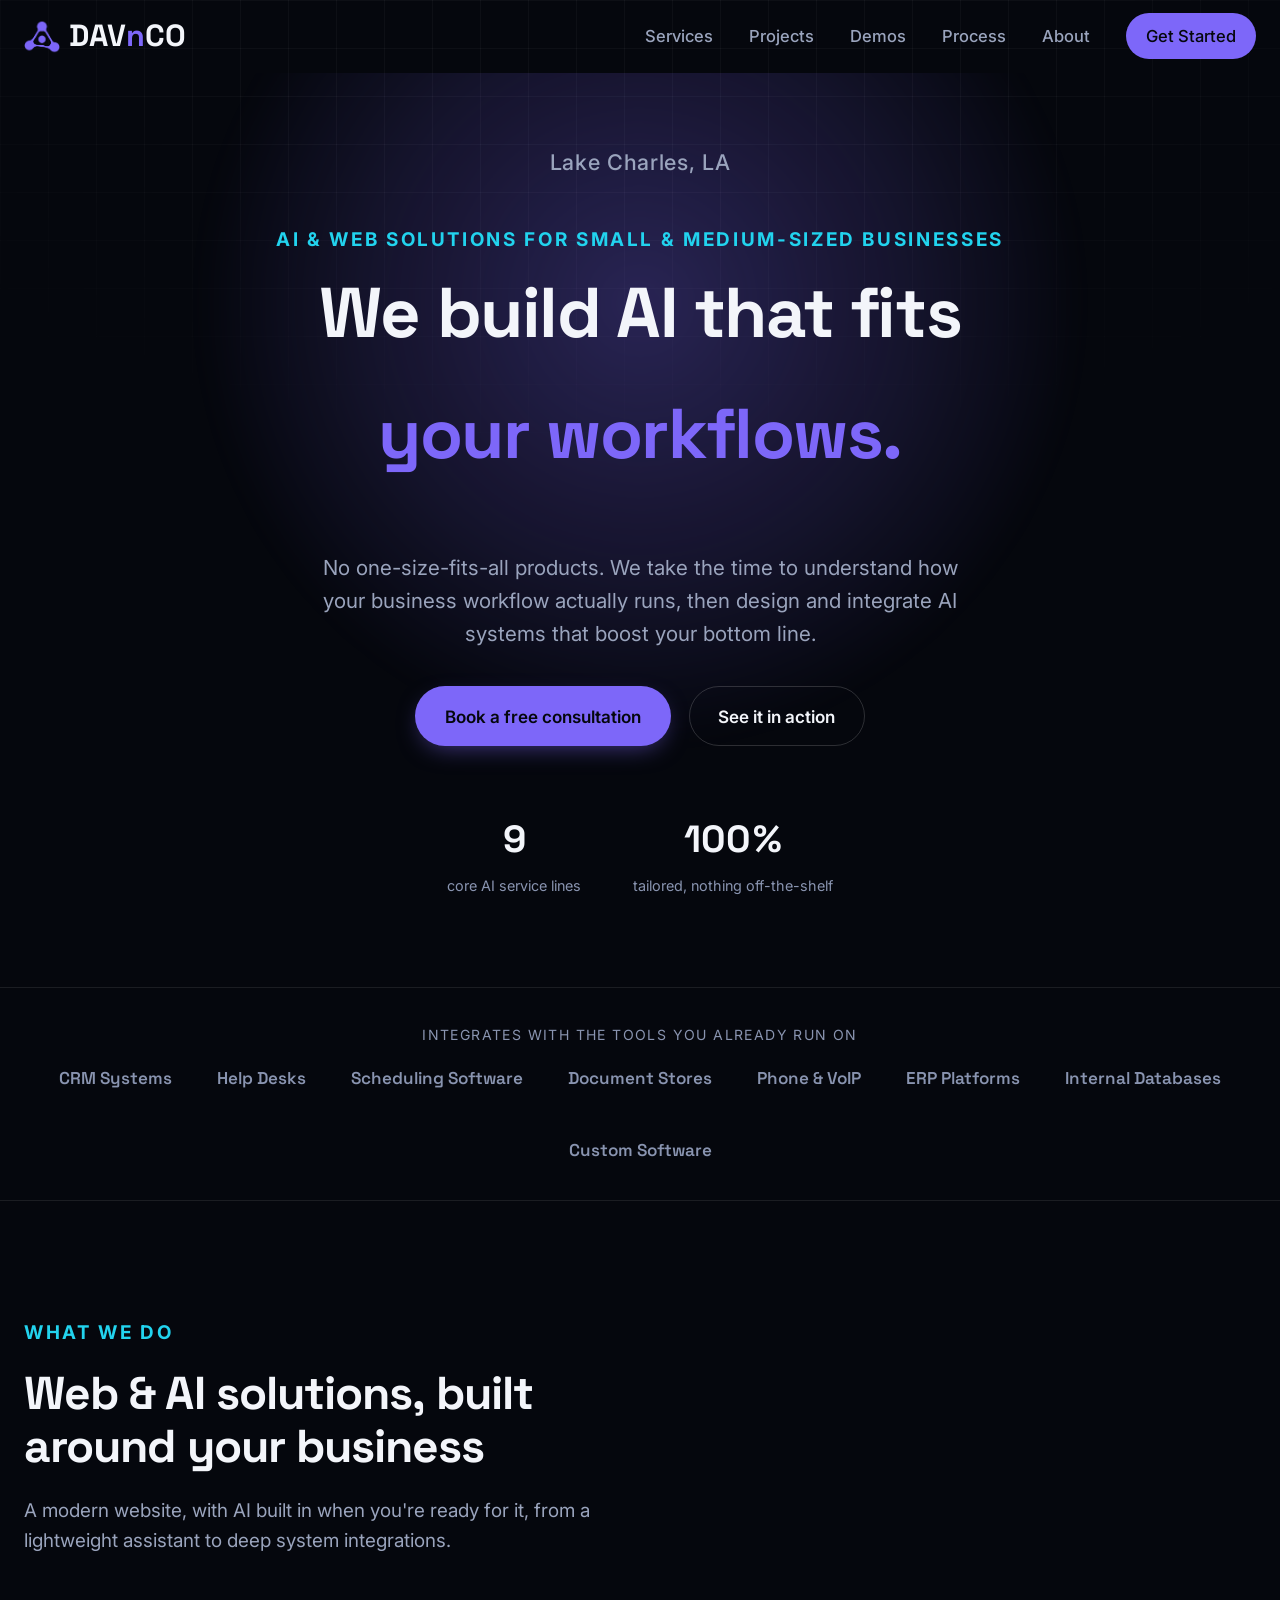
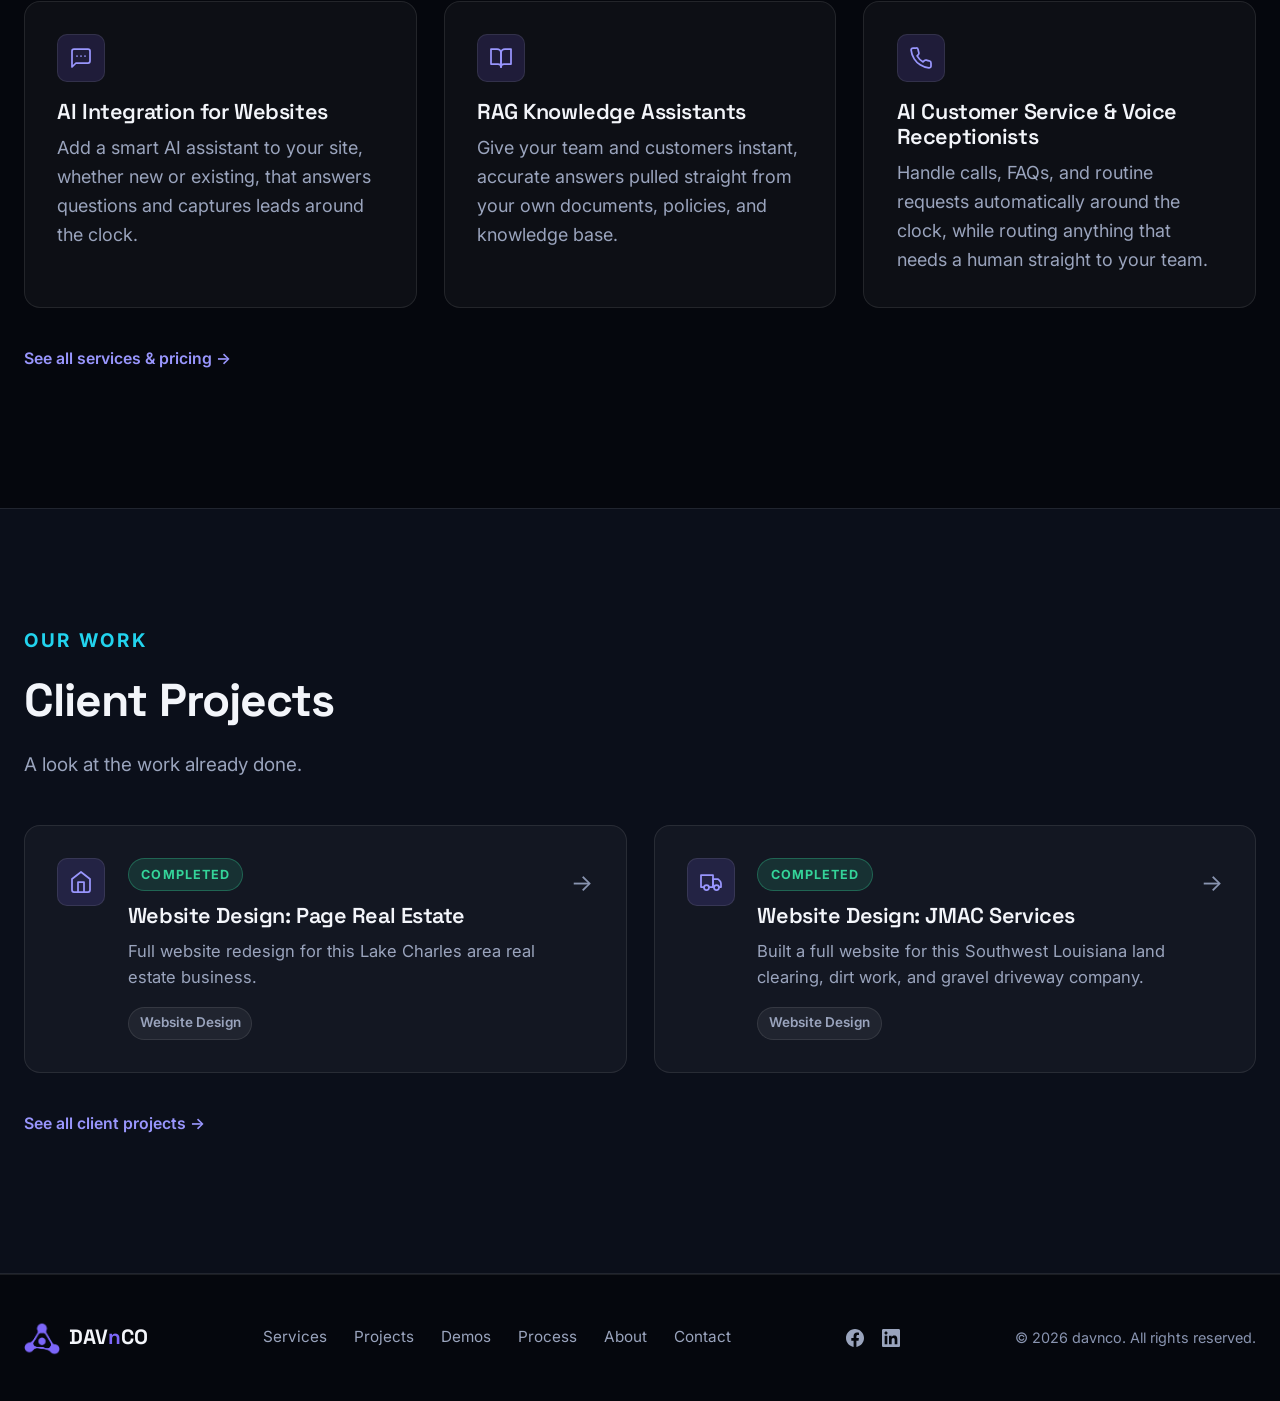
==== commit 1378c639: "Match footer brand to header: emblem icon + full DAVnCO wordmark The footer previously showed only t" ====
--- a/index.html
+++ b/index.html
@@ -204,7 +204,12 @@
 
     <footer class="site-footer">
       <div class="container footer-inner">
-        <a href="index.html" class="brand">DAV<span class="brand-accent">n</span>CO</a>
+        <a href="index.html" class="brand">
+          <span class="brand-mark" aria-hidden="true">
+            <img src="assets/Lavender Molecular Triangle Icon.png" width="36" height="36" alt="">
+          </span>
+          <span class="brand-name">DAV<span class="brand-accent">n</span>CO</span>
+        </a>
         <nav class="footer-nav" aria-label="Footer">
           <a href="services.html">Services</a>
           <a href="projects.html">Projects</a>
